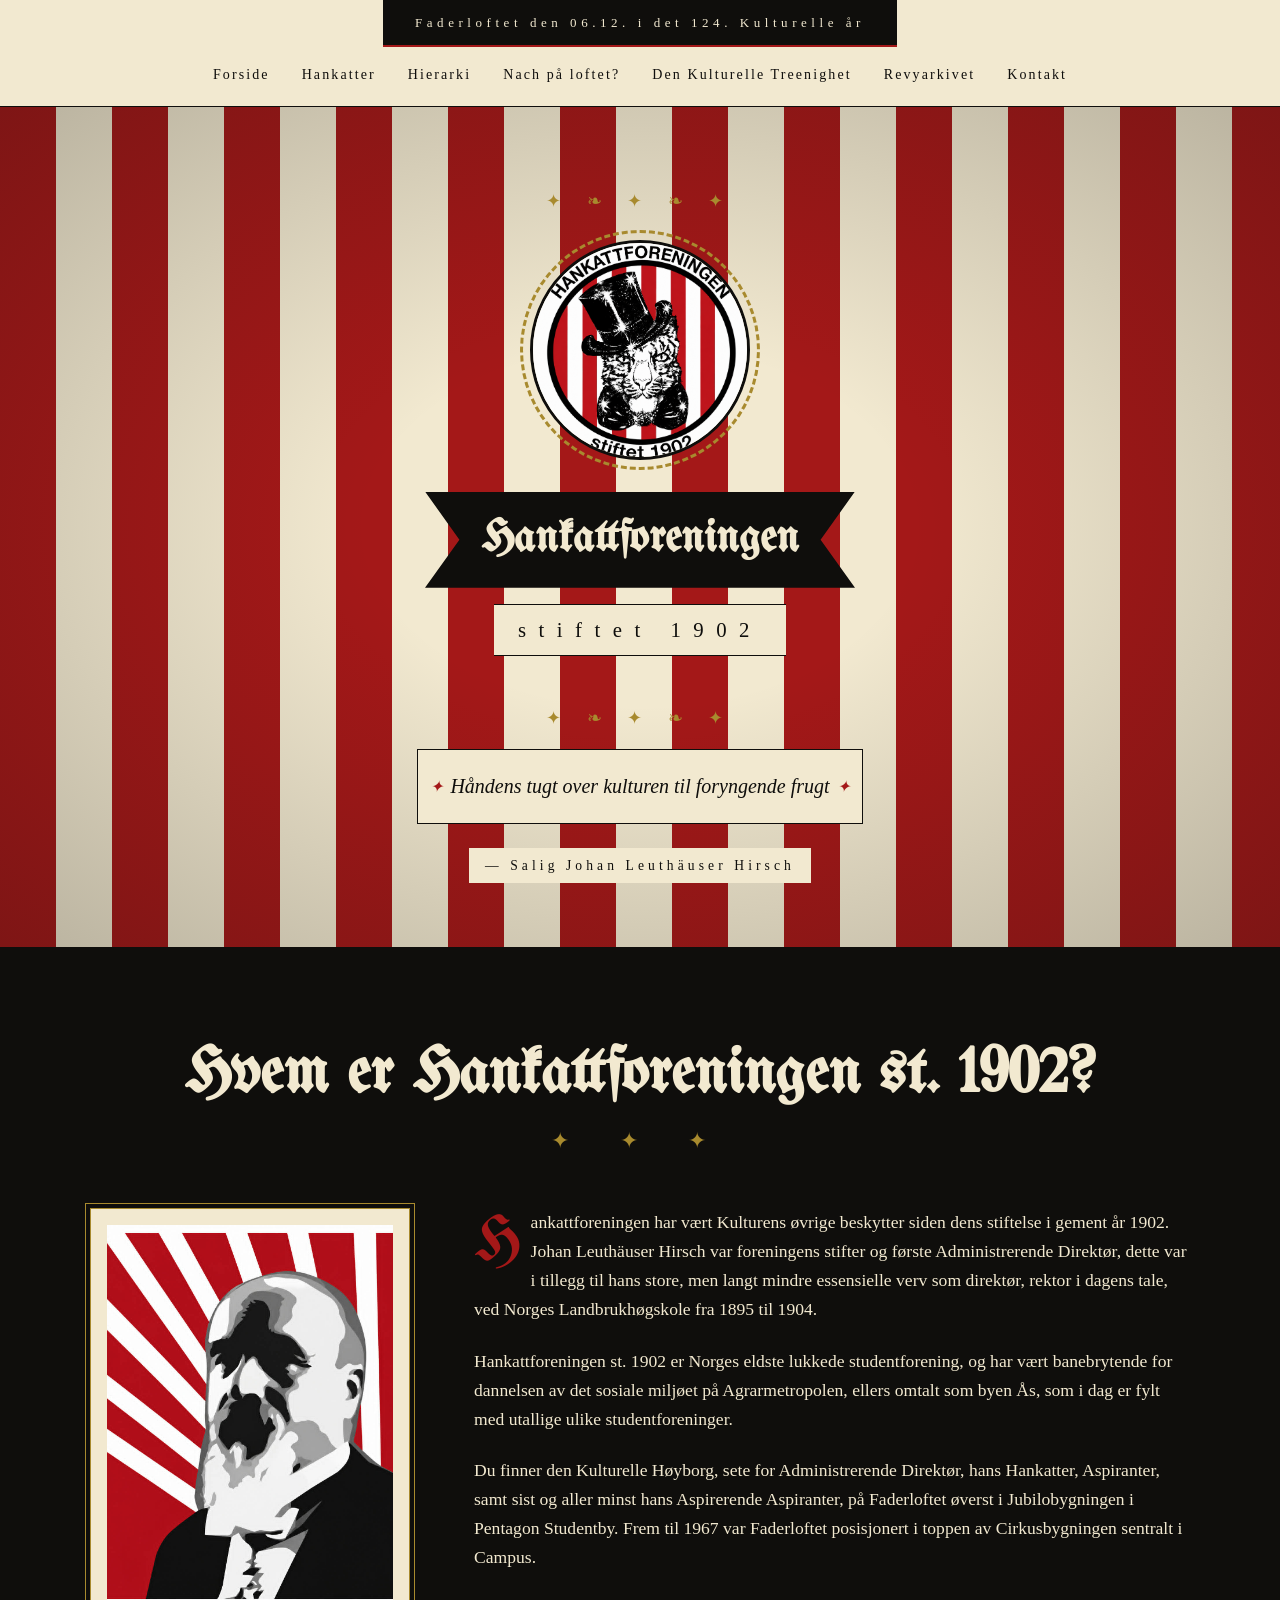
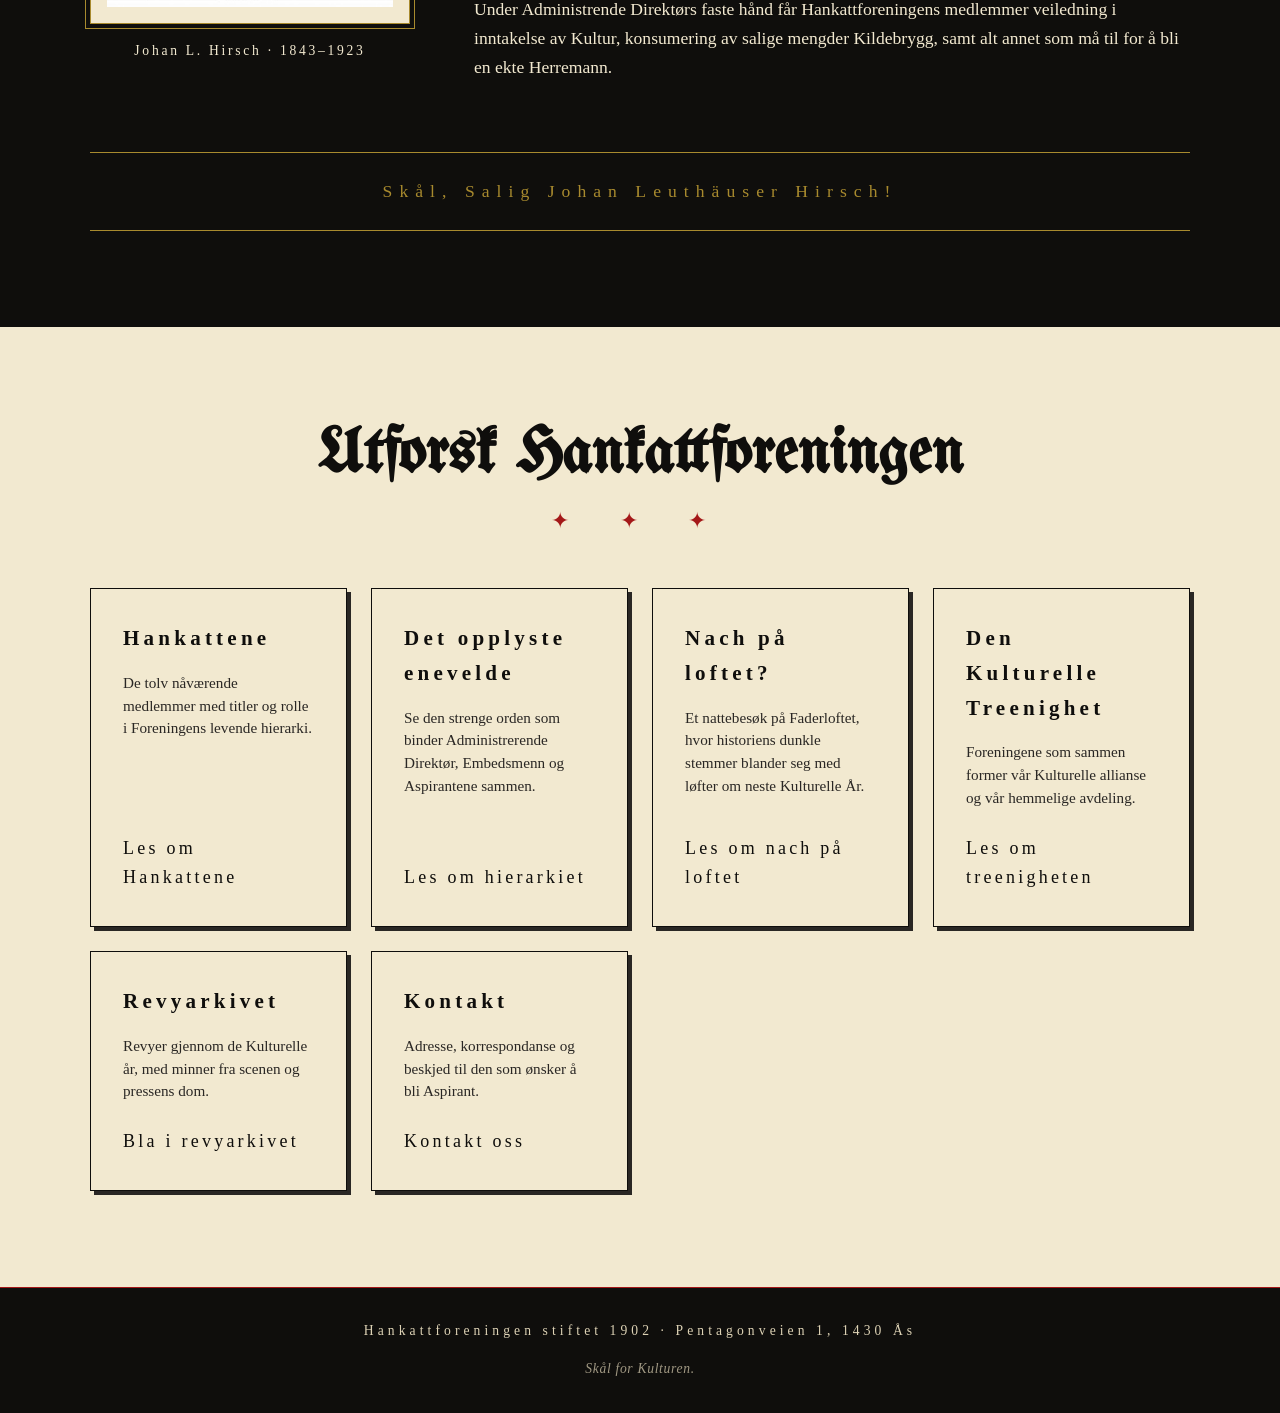
==== index.html @ 97743ba4 "Enlarge cat emblem in tab favicon using original logo" ====
<!DOCTYPE html>
<html lang="nb">
<head>
  <meta charset="UTF-8">
  <meta name="viewport" content="width=device-width, initial-scale=1.0">
  <title>Hankattforeningen stiftet 1902</title>
  <link rel="icon" type="image/svg+xml" href="images/favicon.svg">
  <link rel="preconnect" href="https://fonts.googleapis.com">
  <link rel="preconnect" href="https://fonts.gstatic.com" crossorigin>
  <link href="https://fonts.googleapis.com/css2?family=UnifrakturMaguntia&family=IM+Fell+English:ital@0;1&family=IM+Fell+English+SC&display=swap" rel="stylesheet">
  <link rel="stylesheet" href="css/style.css">
</head>
<body>
  <header>
    <div class="top-ribbon">Faderloftet den <span data-live-date></span>. i det <span data-cultural-year></span>. Kulturelle år</div>
    <nav class="archaic" aria-label="Hovednavigasjon">
      <a href="index.html">Forside</a>
      <a href="hankatter.html">Hankatter</a>
      <a href="hierarki.html">Hierarki</a>
      <a href="nach-pa-loftet.html">Nach på loftet?</a>
      <a href="treenighet.html">Den Kulturelle Treenighet</a>
      <a href="revyarkivet.html">Revyarkivet</a>
      <a href="kontakt.html">Kontakt</a>
    </nav>
  </header>

  <main>
    <section class="hero stripes">
      <div class="circus-ornament">✦ ❧ ✦ ❧ ✦</div>
      <div class="circus-frame">
        <img src="images/Tiger-logo-bedre.png" alt="Tiger logo">
      </div>
      <h1 class="circus-banner">Hankattforeningen</h1>
      <div class="hero-est">stiftet 1902</div>
      <div class="circus-ornament">✦ ❧ ✦ ❧ ✦</div>
      <div class="hero-motto">Håndens tugt over kulturen til foryngende frugt</div>
      <div class="hero-attrib">— Salig Johan Leuthäuser Hirsch</div>
    </section>

    <section class="content section-dark">
      <div class="container">
        <h2 class="headline">Hvem er Hankattforeningen st. 1902?</h2>
        <div class="ornament">✦ ✦ ✦</div>
        <div class="about-grid">
          <div>
            <div class="hirsch-frame">
              <div class="hirsch-portrait"><img src="images/Hirsch-logo.jpeg" alt="Portrett av Johan L. Hirsch"></div>
            </div>
            <div class="hirsch-caption" style="color: var(--paper);">Johan L. Hirsch · 1843–1923</div>
          </div>

          <div class="about-text">
            <p class="first-letter">Hankattforeningen har vært Kulturens øvrige beskytter siden dens stiftelse i gement år 1902. Johan Leuthäuser Hirsch var foreningens stifter og første Administrerende Direktør, dette var i tillegg til hans store, men langt mindre essensielle verv som direktør, rektor i dagens tale, ved Norges Landbrukhøgskole fra 1895 til 1904.</p>

            <p>Hankattforeningen st. 1902 er Norges eldste lukkede studentforening, og har vært banebrytende for dannelsen av det sosiale miljøet på Agrarmetropolen, ellers omtalt som byen Ås, som i dag er fylt med utallige ulike studentforeninger.</p>

            <p>Du finner den Kulturelle Høyborg, sete for Administrerende Direktør, hans Hankatter, Aspiranter, samt sist og aller minst hans Aspirerende Aspiranter, på Faderloftet øverst i Jubilobygningen i Pentagon Studentby. Frem til 1967 var Faderloftet posisjonert i toppen av Cirkusbygningen sentralt i Campus.</p>

            <p>Under Administrende Direktørs faste hånd får Hankattforeningens medlemmer veiledning i inntakelse av Kultur, konsumering av salige mengder Kildebrygg, samt alt annet som må til for å bli en ekte Herremann.</p>
          </div>
        </div>

        <div class="skol-cry">Skål, Salig Johan Leuthäuser Hirsch!</div>
      </div>
    </section>

    <section class="content">
      <div class="container">
        <h2 class="headline">Utforsk Hankattforeningen</h2>
        <div class="ornament">✦ ✦ ✦</div>
        <div class="link-grid">
          <article class="link-card">
            <div>
              <h3>Hankattene</h3>
              <p>De tolv nåværende medlemmer med titler og rolle i Foreningens levende hierarki.</p>
            </div>
            <a href="hankatter.html">Les om Hankattene</a>
          </article>

          <article class="link-card">
            <div>
              <h3>Det opplyste enevelde</h3>
              <p>Se den strenge orden som binder Administrerende Direktør, Embedsmenn og Aspirantene sammen.</p>
            </div>
            <a href="hierarki.html">Les om hierarkiet</a>
          </article>

          <article class="link-card">
            <div>
              <h3>Nach på loftet?</h3>
              <p>Et nattebesøk på Faderloftet, hvor historiens dunkle stemmer blander seg med løfter om neste Kulturelle År.</p>
            </div>
            <a href="nach-pa-loftet.html">Les om nach på loftet</a>
          </article>

          <article class="link-card">
            <div>
              <h3>Den Kulturelle Treenighet</h3>
              <p>Foreningene som sammen former vår Kulturelle allianse og vår hemmelige avdeling.</p>
            </div>
            <a href="treenighet.html">Les om treenigheten</a>
          </article>

          <article class="link-card">
            <div>
              <h3>Revyarkivet</h3>
              <p>Revyer gjennom de Kulturelle år, med minner fra scenen og pressens dom.</p>
            </div>
            <a href="revyarkivet.html">Bla i revyarkivet</a>
          </article>
          <article class="link-card">
            <div>
              <h3>Kontakt</h3>
              <p>Adresse, korrespondanse og beskjed til den som ønsker å bli Aspirant.</p>
            </div>
            <a href="kontakt.html">Kontakt oss</a>
          </article>
        </div>
      </div>
    </section>
  </main>

  <footer>
    Hankattforeningen stiftet 1902 · Pentagonveien 1, 1430 Ås
    <div class="stamp">Skål for Kulturen.</div>
  </footer>
  <script src="js/live-date.js"></script>
</body>
</html>
---- css/style.css ----
:root {
  --red: #A41818;
  --red-deep: #5C1313;
  --paper: #F2E9D0;
  --paper-dim: #DDD2B5;
  --ink: #0F0E0C;
  --ink-soft: #2A2724;
  --gold: #A88A2E;
}

* {
  box-sizing: border-box;
  margin: 0;
  padding: 0;
}

html {
  scroll-behavior: smooth;
}

body {
  font-family: 'IM Fell English', Georgia, serif;
  color: var(--ink);
  background: var(--paper);
  line-height: 1.65;
  font-size: 18px;
  overflow-x: hidden;
}

header {
  display: flex;
  flex-direction: column;
  align-items: center;
}

.top-ribbon {
  background: var(--ink);
  color: var(--paper);
  font-family: 'IM Fell English SC', serif;
  font-size: 13px;
  letter-spacing: 0.35em;
  padding: 0.75rem 2rem;
  text-align: center;
  border-bottom: 2px solid var(--red);
}

nav.archaic {
  background: var(--paper);
  border-bottom: 1px solid var(--ink);
  padding: 1rem 2rem;
  display: flex;
  justify-content: center;
  gap: 2rem;
  flex-wrap: wrap;
  font-family: 'IM Fell English SC', serif;
  letter-spacing: 0.15em;
  font-size: 14px;
  width: 100%;
}

nav.archaic a {
  color: var(--ink);
  text-decoration: none;
  border-bottom: 1px solid transparent;
  padding-bottom: 2px;
  transition: border-color 0.2s;
}

nav.archaic a:hover {
  border-bottom-color: var(--red);
}

.hero,
.page-hero {
  min-height: 72vh;
  display: flex;
  flex-direction: column;
  align-items: center;
  justify-content: center;
  text-align: center;
  padding: 4rem 2rem;
  position: relative;
}

.hero > *,
.page-hero > * {
  position: relative;
  z-index: 2;
}

.hero {
  background: var(--paper);
}

.hero.stripes,
.page-hero.stripes {
  background: repeating-linear-gradient(
    to right,
    var(--red) 0,
    var(--red) 56px,
    var(--paper) 56px,
    var(--paper) 112px
  );
}

.hero::before,
.hero.stripes::before,
.page-hero::before {
  content: '';
  position: absolute;
  inset: 0;
  background: radial-gradient(ellipse at center, transparent 30%, rgba(15,14,12,0.25) 100%);
  pointer-events: none;
}

.hero-logo {
    width: 240px;
    height: 240px;
    border-radius: 50%;
    background: var(--paper);
    border: 6px solid var(--ink);
    box-shadow: 0 0 0 12px var(--paper), 0 0 0 13px var(--ink);
    margin-bottom: 2.5rem;
    display: flex;
    align-items: center;
    justify-content: center;
    overflow: hidden;
  }

  .hero-logo svg {
    width: 90%;
    height: 90%;
  }

  .hero-logo-row {
    display: flex;
    align-items: center;
    justify-content: center;
    gap: 2rem;
    flex-wrap: nowrap;
    margin-bottom: 2.5rem;
    max-width: 860px;
    width: 100%;
  }

  .hero-logo-item {
    width: 120px;
    height: 120px;
    border-radius: 50%;
    background: var(--paper);
    border: 6px solid var(--ink);
    box-shadow: 0 0 0 12px var(--paper), 0 0 0 13px var(--ink);
    overflow: hidden;
    display: flex;
    align-items: center;
    justify-content: center;
  }

  .hero-logo-item.center {
    width: 180px;
    height: 180px;
  }

  .hero-logo-item img {
    width: 100%;
    height: 100%;
    object-fit: contain;
    display: block;
  }

  .hero-logo-item img.zoom-fit {
    object-fit: cover;
    transform: scale(2.1);
  }

.circus-ornament {
  color: var(--gold);
  letter-spacing: 0.6em;
  font-size: 1.1rem;
  margin: 1rem 0;
}

.circus-frame {
  width: 220px;
  height: 220px;
  border-radius: 50%;
  background: var(--paper);
  border: 3px solid var(--ink);
  outline: 3px dashed var(--gold);
  outline-offset: 7px;
  display: flex;
  align-items: center;
  justify-content: center;
  overflow: hidden;
  margin: 0.5rem 0 2rem;
}

.circus-frame img {
  width: 100%;
  height: 100%;
  object-fit: contain;
}

.circus-banner {
  background: var(--ink);
  color: var(--paper);
  font-family: 'UnifrakturMaguntia', serif;
  font-size: clamp(1.8rem, 4vw, 2.8rem);
  padding: 0.7rem 3.5rem;
  clip-path: polygon(0 0, 100% 0, 92% 50%, 100% 100%, 0 100%, 8% 50%);
  margin-bottom: 1rem;
}

.page-hero-title {
  background: var(--paper);
  color: var(--ink);
  display: inline-block;
  padding: 0.75rem 2.5rem;
  border: 1px solid var(--ink);
  box-shadow: 0 0 0 4px var(--paper);
  margin-bottom: 1.5rem;
}

.hero-est {
  font-family: 'IM Fell English SC', serif;
  font-size: 1.3rem;
  letter-spacing: 0.6em;
  color: var(--ink);
  margin-bottom: 2rem;
  background: var(--paper);
  padding: 0.5rem 1.5rem;
  display: inline-block;
  border-top: 1px solid var(--ink);
  border-bottom: 1px solid var(--ink);
}

.hero-motto,
.hero p.lead,
.page-hero p.lead {
  font-style: italic;
  font-size: 1.25rem;
  max-width: 640px;
  background: var(--paper);
  border: 1px solid var(--ink);
  padding: 1.25rem 2rem;
  position: relative;
}

.hero-motto::before,
.hero-motto::after,
.hero p.lead::before,
.hero p.lead::after,
.page-hero p.lead::before,
.page-hero p.lead::after {
  content: '✦';
  position: absolute;
  top: 50%;
  transform: translateY(-50%);
  color: var(--red);
  font-size: 1rem;
}

.hero-motto::before,
.hero p.lead::before,
.page-hero p.lead::before {
  left: 0.7rem;
}

.hero-motto::after,
.hero p.lead::after,
.page-hero p.lead::after {
  right: 0.7rem;
}

.hero-attrib,
.page-hero .hero-attrib {
  font-family: 'IM Fell English SC', serif;
  font-size: 0.85rem;
  letter-spacing: 0.3em;
  margin-top: 1.5rem;
  color: var(--ink);
  background: var(--paper);
  padding: 0.4rem 1rem;
}

.hero-attrib.long,
.page-hero .hero-attrib.long {
  letter-spacing: 0.05em;
  max-width: 480px;
  padding: 0.75rem 1.5rem;
  line-height: 1.5;
  text-align: center;
}

.hero-note {
  margin-top: 2rem;
  font-size: 1rem;
  letter-spacing: 0.18em;
  color: var(--ink);
  font-family: 'IM Fell English', serif;
}

section.content,
.page-main-section {
  padding: 6rem 2rem;
}

.section-dark {
  background: var(--ink);
  color: var(--paper);
}

.container {
  max-width: 1100px;
  margin: 0 auto;
}

h2.headline {
  font-family: 'UnifrakturMaguntia', serif;
  font-size: clamp(2.5rem, 5vw, 4rem);
  text-align: center;
  margin-bottom: 1rem;
  line-height: 1;
}

.ornament {
  text-align: center;
  margin-bottom: 3rem;
  font-size: 1.4rem;
  color: var(--red);
  letter-spacing: 1em;
}

.section-dark .ornament,
.page-hero .ornament {
  color: var(--gold);
}

.about-grid {
  display: grid;
  grid-template-columns: 320px 1fr;
  gap: 4rem;
  align-items: start;
}

.hirsch-frame {
  background: var(--paper);
  padding: 1rem;
  border: 1px solid var(--gold);
  box-shadow: 0 0 0 4px var(--ink), 0 0 0 5px var(--gold);
}

.text-frame {
  background: var(--paper);
  color: var(--ink);
  padding: 2rem 2.5rem;
  border: 1px solid var(--gold);
  box-shadow: 0 0 0 4px var(--ink), 0 0 0 5px var(--gold);
  max-width: 720px;
  margin: 0 auto;
}

.text-frame h1,
.text-frame .hero-note {
  color: var(--ink);
}

.hirsch-portrait {
  aspect-ratio: 3 / 4;
  background: linear-gradient(180deg, #4a4032 0%, #2d2720 100%);
  overflow: hidden;
}

.hirsch-portrait img {
  width: 100%;
  height: 100%;
  object-fit: cover;
  display: block;
}

.hirsch-caption {
  margin-top: 1rem;
  text-align: center;
  font-family: 'IM Fell English SC', serif;
  letter-spacing: 0.2em;
  font-size: 0.85rem;
  color: var(--ink);
}

.about-text p {
  margin-bottom: 1.4rem;
  font-size: 1.1rem;
}

.about-text .first-letter::first-letter {
  font-family: 'UnifrakturMaguntia', serif;
  font-size: 4rem;
  float: left;
  line-height: 0.9;
  margin: 0.4rem 0.6rem 0 0;
  color: var(--red);
}

.skol-cry {
  text-align: center;
  margin-top: 3rem;
  padding: 1.5rem;
  border-top: 1px solid var(--gold);
  border-bottom: 1px solid var(--gold);
  font-family: 'IM Fell English SC', serif;
  font-size: 1.1rem;
  letter-spacing: 0.4em;
  color: var(--gold);
}

.members-section {
  background: var(--paper);
  position: relative;
}

.members-section::before,
.members-section::after {
  content: '';
  position: absolute;
  left: 0;
  right: 0;
  height: 12px;
  background: repeating-linear-gradient(
    to right,
    var(--red) 0,
    var(--red) 28px,
    var(--paper) 28px,
    var(--paper) 56px
  );
}

.members-section::before {
  top: 0;
}

.members-section::after {
  bottom: 0;
}

.members-grid {
  display: grid;
  grid-template-columns: repeat(auto-fill, minmax(220px, 1fr));
  gap: 2.5rem 1.5rem;
}

.member {
  text-align: center;
  position: relative;
}

.member-portrait {
  width: 140px;
  height: 140px;
  margin: 0 auto 0.75rem;
  background: var(--ink);
  border-radius: 50%;
  display: flex;
  align-items: center;
  justify-content: center;
  color: var(--paper-dim);
  font-family: 'IM Fell English SC', serif;
  letter-spacing: 0.1em;
  font-size: 0.7rem;
  border: 3px solid var(--paper);
  box-shadow: 0 0 0 1px var(--ink);
  overflow: hidden;
  position: relative;
}

  .member-portrait img {
    width: 100%;
    height: 100%;
    object-fit: cover;
    display: block;
  }

  .member-portrait img.face-top {
    object-position: center 20%;
  }

.member-name {
  font-style: italic;
  font-size: 1.05rem;
}

.members-disclaimer {
  text-align: center;
  margin-top: 3rem;
  font-style: italic;
  color: var(--ink-soft);
  font-size: 0.9rem;
}

.member-group {
  margin-bottom: 4rem;
}

.group-title {
  font-family: 'IM Fell English SC', serif;
  font-size: 1.2rem;
  letter-spacing: 0.2em;
  text-align: center;
  margin-bottom: 2rem;
  color: var(--red);
}

.group-grid {
  display: grid;
  grid-template-columns: repeat(auto-fit, minmax(200px, 1fr));
  gap: 2rem;
  justify-items: center;
}

.group-grid.single {
  grid-template-columns: 1fr;
}

.group-grid.triple {
  grid-template-columns: repeat(3, 1fr);
  max-width: 800px;
  margin: 0 auto;
}

.group-grid.five {
  grid-template-columns: repeat(auto-fit, minmax(180px, 1fr));
}

.group-grid.two {
  grid-template-columns: repeat(2, 1fr);
  max-width: 600px;
  margin: 0 auto;
}

.hierarchy {
  background: var(--ink);
  color: var(--paper);
  padding: 6rem 2rem;
  text-align: center;
}

.hierarchy-tree {
  margin: 3rem auto 0;
  max-width: 700px;
}

.h-level {
  padding: 1rem;
  margin-bottom: 0.75rem;
  border: 1px solid var(--gold);
  background: rgba(168,138,46,0.08);
  font-family: 'IM Fell English SC', serif;
  letter-spacing: 0.2em;
}

.h-level.top {
  background: var(--red);
  border-color: var(--red);
  color: var(--paper);
  font-size: 1.2rem;
  padding: 1.5rem;
}

.h-level small {
  display: block;
  font-family: 'IM Fell English', serif;
  letter-spacing: 0.05em;
  font-style: italic;
  font-size: 0.85rem;
  color: var(--paper-dim);
  margin-top: 0.4rem;
  text-transform: none;
}

.h-level.top small {
  color: rgba(242,233,208,0.8);
}

.h-arrow {
  color: var(--gold);
  margin: 0.4rem 0;
  font-size: 1.3rem;
}

.traditions,
.archive,
.contact,
.trinity {
  padding: 6rem 2rem;
}

.traditions {
  background: var(--paper);
}

.scrapbook {
  display: grid;
  grid-template-columns: repeat(12, 1fr);
  gap: 1.5rem;
  margin-top: 3rem;
}

.scrap {
  background: var(--paper);
  border: 1px solid var(--ink);
  padding: 1.25rem;
  box-shadow: 4px 4px 0 var(--ink-soft);
  position: relative;
}

.scrap-1 { grid-column: 1 / 6; transform: rotate(-1.5deg); }
.scrap-2 { grid-column: 7 / 13; transform: rotate(1deg); margin-top: 2rem; }
.scrap-3 { grid-column: 2 / 7; transform: rotate(0.8deg); margin-top: 1rem; }
.scrap-4 { grid-column: 8 / 12; transform: rotate(-0.8deg); }

.scrap-img {
  aspect-ratio: 4 / 3;
  background: var(--ink);
  margin-bottom: 0.75rem;
  background-image: linear-gradient(135deg, #2a2724 0%, #1a1714 100%);
  display: flex;
  align-items: center;
  justify-content: center;
  color: var(--paper-dim);
  font-family: 'IM Fell English SC', serif;
  font-size: 0.7rem;
  letter-spacing: 0.2em;
  text-align: center;
  padding: 1rem;
}

.scrap h3 {
  font-family: 'IM Fell English SC', serif;
  letter-spacing: 0.2em;
  font-size: 1.05rem;
  margin-bottom: 0.5rem;
}

.scrap p {
  font-size: 0.95rem;
  font-style: italic;
}

.scrap-tape {
  position: absolute;
  width: 80px;
  height: 24px;
  background: rgba(168,138,46,0.4);
  top: -12px;
  left: 50%;
  transform: translateX(-50%);
}

.trinity {
  background: var(--ink);
  color: var(--paper);
  text-align: center;
}

.trinity-graphic {
  display: flex;
  justify-content: center;
  align-items: center;
  gap: 4rem;
  margin: 3rem 0;
  flex-wrap: wrap;
}

.trinity-circle {
  width: 180px;
  height: 180px;
  border: 2px solid var(--gold);
  border-radius: 50%;
  display: flex;
  flex-direction: column;
  align-items: center;
  justify-content: center;
  padding: 1rem;
  font-family: 'IM Fell English SC', serif;
  letter-spacing: 0.15em;
  font-size: 0.75rem;
  line-height: 1.4;
}

.trinity-circle.center {
  background: var(--red);
  border-color: var(--red);
  transform: scale(1.15);
  color: var(--paper);
}

.trinity-item {
  display: flex;
  flex-direction: column;
  align-items: center;
  gap: 1rem;
}

.trinity-link {
  color: var(--gold);
  font-family: 'IM Fell English SC', serif;
  letter-spacing: 0.1em;
  font-size: 0.85rem;
  text-decoration: none;
  border-bottom: 1px solid transparent;
  transition: border-color 0.2s;
}

.trinity-link:hover {
  border-bottom-color: var(--gold);
}

.archive {
  background: var(--paper);
}

.archive-grid {
  display: grid;
  grid-template-columns: repeat(auto-fit, minmax(200px, 1fr));
  gap: 1rem;
  margin-top: 3rem;
}

.archive-card {
  aspect-ratio: 3 / 4;
  background: linear-gradient(135deg, #2a2724, #1a1714);
  color: var(--paper-dim);
  padding: 1.5rem 1rem;
  text-align: center;
  display: flex;
  flex-direction: column;
  justify-content: space-between;
  border: 1px solid var(--ink);
  font-family: 'IM Fell English SC', serif;
  letter-spacing: 0.2em;
  font-size: 0.8rem;
}

.archive-card .year {
  font-size: 2rem;
  font-family: 'UnifrakturMaguntia', serif;
  color: var(--paper);
  letter-spacing: 0;
}

.archive-card .desc {
  font-style: italic;
  font-size: 0.7rem;
  text-transform: none;
  letter-spacing: 0.05em;
  line-height: 1.5;
  color: var(--paper-dim);
}

.archive-note {
  text-align: center;
  margin-top: 3rem;
  font-style: italic;
  font-size: 1rem;
  max-width: 700px;
  margin-left: auto;
  margin-right: auto;
  color: var(--ink-soft);
  border-top: 1px solid var(--ink-soft);
  padding-top: 2rem;
}

.contact {
  background: var(--ink);
  color: var(--paper);
  text-align: center;
}

.contact-card {
  max-width: 600px;
  margin: 3rem auto 0;
  border: 1px solid var(--gold);
  padding: 3rem 2rem;
  background: rgba(168,138,46,0.04);
}

.contact-row {
  margin-bottom: 1.5rem;
}

.contact-label {
  font-family: 'IM Fell English SC', serif;
  letter-spacing: 0.3em;
  font-size: 0.8rem;
  color: var(--gold);
  margin-bottom: 0.3rem;
}

.contact-value {
  font-size: 1.15rem;
  font-style: italic;
}

footer {
  background: var(--ink);
  color: var(--paper-dim);
  padding: 2rem;
  text-align: center;
  font-size: 0.85rem;
  border-top: 1px solid var(--red);
  font-family: 'IM Fell English SC', serif;
  letter-spacing: 0.3em;
}

footer .stamp {
  margin-top: 1rem;
  font-style: italic;
  letter-spacing: 0.05em;
  font-family: 'IM Fell English', serif;
  color: var(--paper-dim);
  opacity: 0.7;
}

.link-grid {
  display: grid;
  grid-template-columns: repeat(auto-fit, minmax(220px, 1fr));
  gap: 1.5rem;
  margin-top: 3rem;
}

.link-card {
  background: var(--paper);
  border: 1px solid var(--ink);
  padding: 2rem;
  min-height: 220px;
  display: flex;
  flex-direction: column;
  justify-content: space-between;
  box-shadow: 4px 4px 0 var(--ink-soft);
}

.link-card h3 {
  font-family: 'IM Fell English SC', serif;
  letter-spacing: 0.2em;
  margin-bottom: 1rem;
}

.link-card p {
  font-size: 0.95rem;
  line-height: 1.5;
  color: var(--ink-soft);
}

.link-card a {
  margin-top: 1.5rem;
  font-family: 'IM Fell English SC', serif;
  letter-spacing: 0.18em;
  color: var(--ink);
  text-decoration: none;
  border-bottom: 1px solid transparent;
}

.link-card a:hover {
  border-bottom-color: var(--red);
}

@media (max-width: 768px) {
  body { overflow-wrap: break-word; }

  .top-ribbon {
    width: 100%;
    padding: 0.65rem 1rem;
    letter-spacing: 0.12em;
    line-height: 1.7;
  }

  nav.archaic {
    gap: 0.15rem 0.75rem;
    padding: 0.5rem 1rem;
    font-size: 14px;
    letter-spacing: 0.06em;
  }

  nav.archaic a {
    display: inline-flex;
    align-items: center;
    justify-content: center;
    min-height: 44px;
    padding: 0.5rem 0.35rem;
    text-align: center;
    max-width: 100%;
  }

  nav.archaic a:focus-visible {
    outline: 2px solid var(--red);
    outline-offset: 2px;
  }

  main .hero,
  main .page-hero {
    min-height: 0;
    padding: 2.5rem 1.25rem;
  }

  .hero > *,
  .page-hero > * {
    max-width: 100%;
    min-width: 0;
  }

  .page-hero-title {
    font-size: clamp(1.8rem, 6vw, 2.5rem);
    padding: 0.65rem 1rem;
    line-height: 1.25;
    overflow-wrap: anywhere;
  }

  .hero p.lead,
  .page-hero p.lead,
  .hero-motto {
    font-size: 1.1rem;
    padding: 1rem 1.75rem;
  }

  .hero-attrib,
  .hero-est,
  .hero-note {
    letter-spacing: 0.1em;
  }

  .hero-logo-row { gap: 1.25rem; }
  .hero-logo-item {
    width: clamp(56px, 16vw, 100px);
    height: auto;
    aspect-ratio: 1;
    flex-shrink: 0;
    border-width: 3px;
    box-shadow: 0 0 0 6px var(--paper), 0 0 0 7px var(--ink);
  }
  .hero-logo-item.center { width: clamp(88px, 26vw, 150px); height: auto; }

  .circus-frame { width: 180px; height: 180px; }
  .circus-banner {
    font-size: clamp(1.5rem, 5.8vw, 2.5rem);
    padding: 0.75rem 1.5rem;
  }

  section.content,
  .page-main-section,
  .hierarchy,
  .traditions,
  .archive,
  .contact,
  .trinity {
    padding: 3rem 1.25rem;
  }

  h2.headline {
    font-size: clamp(2rem, 7vw, 2.75rem);
    line-height: 1.15;
    overflow-wrap: anywhere;
    hyphens: auto;
  }

  .ornament {
    font-size: 1.05rem;
    letter-spacing: 0.18em;
    margin-bottom: 2rem;
  }

  .group-title {
    font-size: 1.1rem;
    letter-spacing: 0.1em;
    line-height: 1.4;
    margin-bottom: 1.5rem;
  }

  .group-grid,
  .group-grid.two,
  .group-grid.triple,
  .group-grid.five,
  .members-grid {
    grid-template-columns: repeat(2, minmax(0, 1fr));
    gap: 2rem 1rem;
  }

  .group-grid.single { grid-template-columns: minmax(0, 1fr); }
  .member-group { margin-bottom: 2.75rem; }
  .member-group:last-child { margin-bottom: 0; }
  .member { min-width: 0; width: 100%; }
  .member-portrait {
    width: min(132px, 100%);
    height: auto;
    aspect-ratio: 1;
  }
  .member-title { font-size: 1rem; line-height: 1.4; }
  .member-name { font-size: 1rem; line-height: 1.4; margin-top: 0.25rem; }

  .about-grid { grid-template-columns: 1fr; gap: 2rem; }
  .hirsch-frame { max-width: 280px; margin: 0 auto; }
  .text-frame { padding: 1.5rem; }
  .text-frame h1 { font-size: clamp(1.5rem, 6vw, 2rem); line-height: 1.3; }
  .h-level { letter-spacing: 0.1em; }
  .h-level.top { padding: 1rem; font-size: 1.1rem; }
  .skol-cry { padding: 1.25rem 0.5rem; letter-spacing: 0.15em; }
  .contact-card { padding: 1.5rem 1rem; margin-top: 2rem; }
  .contact-value { overflow-wrap: anywhere; }
  .contact-label { letter-spacing: 0.15em; }
  .trinity-item { max-width: 100%; }
  .trinity-link { overflow-wrap: anywhere; padding-block: 0.75rem; }
  .link-grid { grid-template-columns: repeat(auto-fit, minmax(min(220px, 100%), 1fr)); }
  .link-card { min-width: 0; padding: 1.5rem; }
  .link-card h3 { letter-spacing: 0.1em; }
  .link-card a { padding-block: 0.5rem; }
  footer { padding: 1.5rem 1.25rem; letter-spacing: 0.1em; }
  .scrapbook { grid-template-columns: 1fr; }
  .scrap-1,
  .scrap-2,
  .scrap-3,
  .scrap-4 {
    grid-column: 1;
    transform: none;
    margin-top: 0;
  }
  .hero.stripes,
  .page-hero.stripes {
    background: repeating-linear-gradient(
      to right,
      var(--red) 0,
      var(--red) 32px,
      var(--paper) 32px,
      var(--paper) 64px
    );
  }
}

@media (max-width: 359px) {
  .group-grid,
  .group-grid.two,
  .group-grid.triple,
  .group-grid.five,
  .members-grid {
    grid-template-columns: minmax(0, 1fr);
  }
}

@media (prefers-reduced-motion: reduce) {
  html { scroll-behavior: auto; }
}
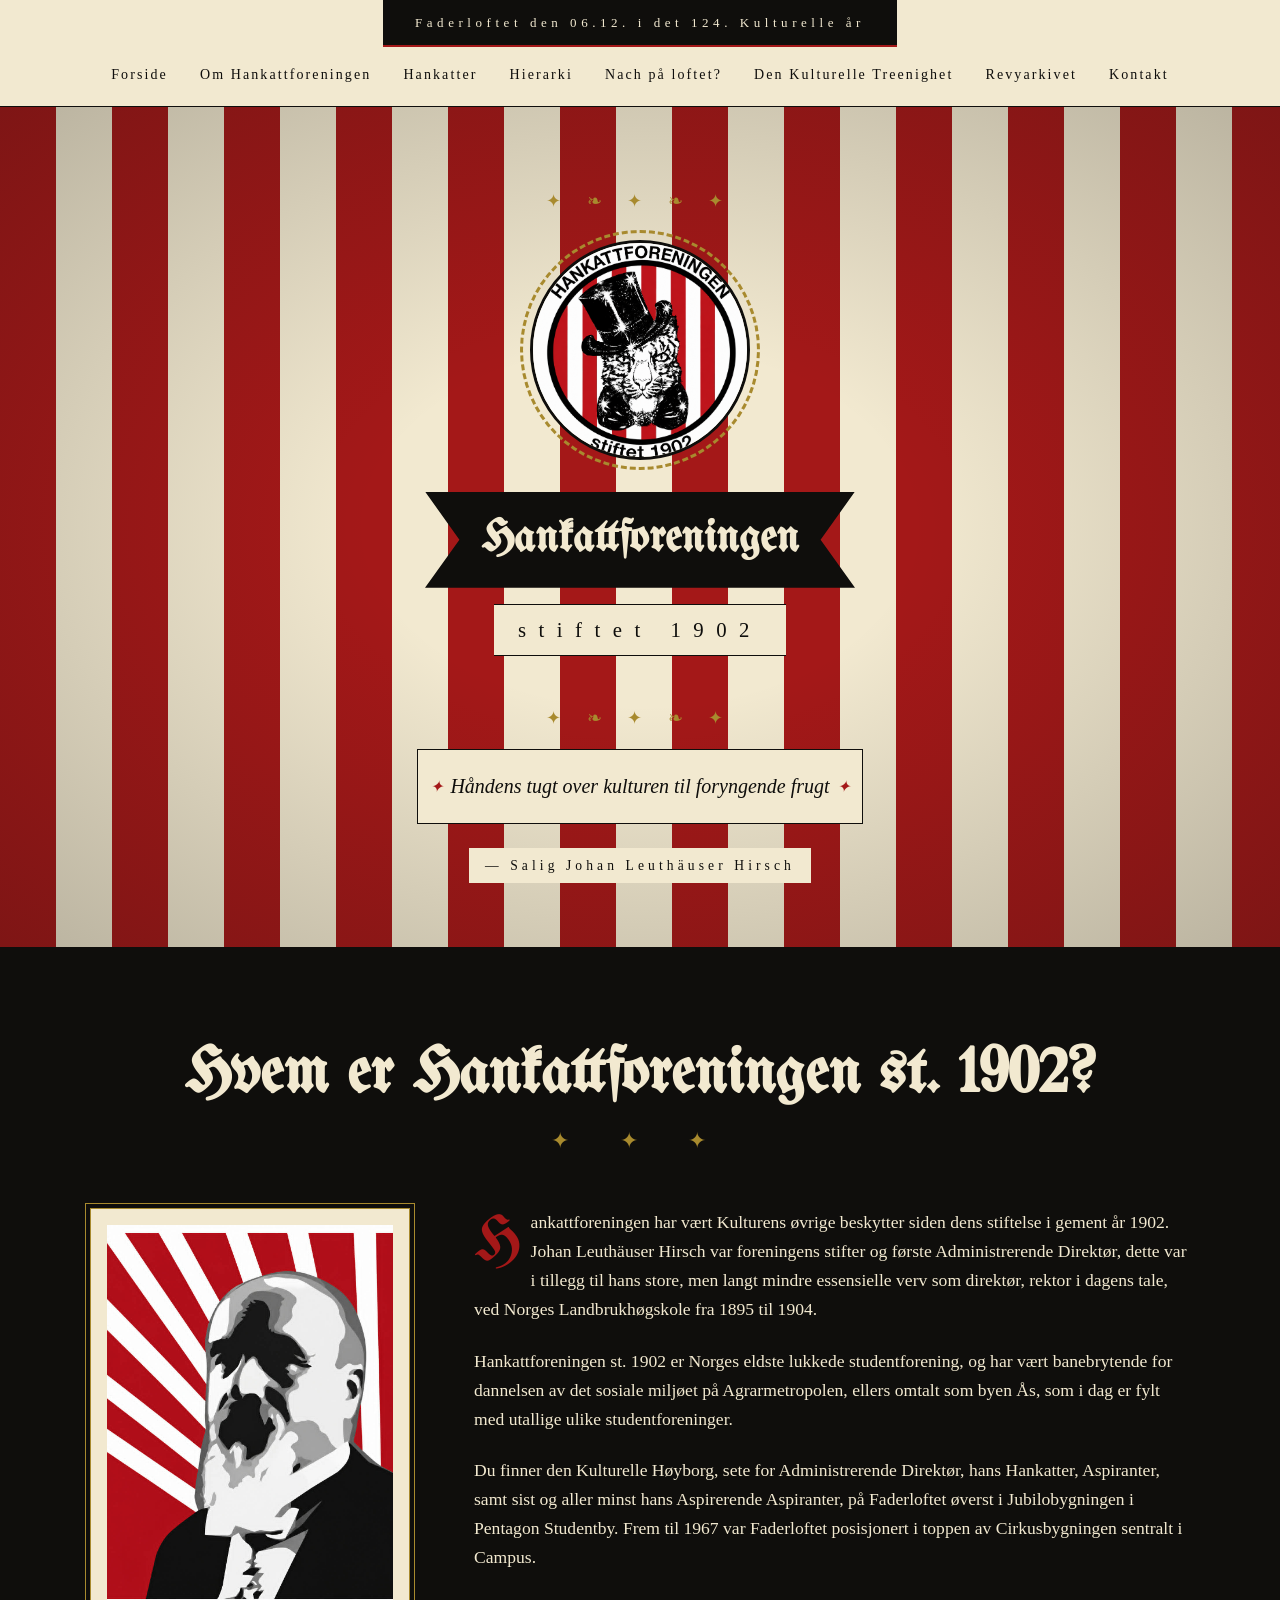
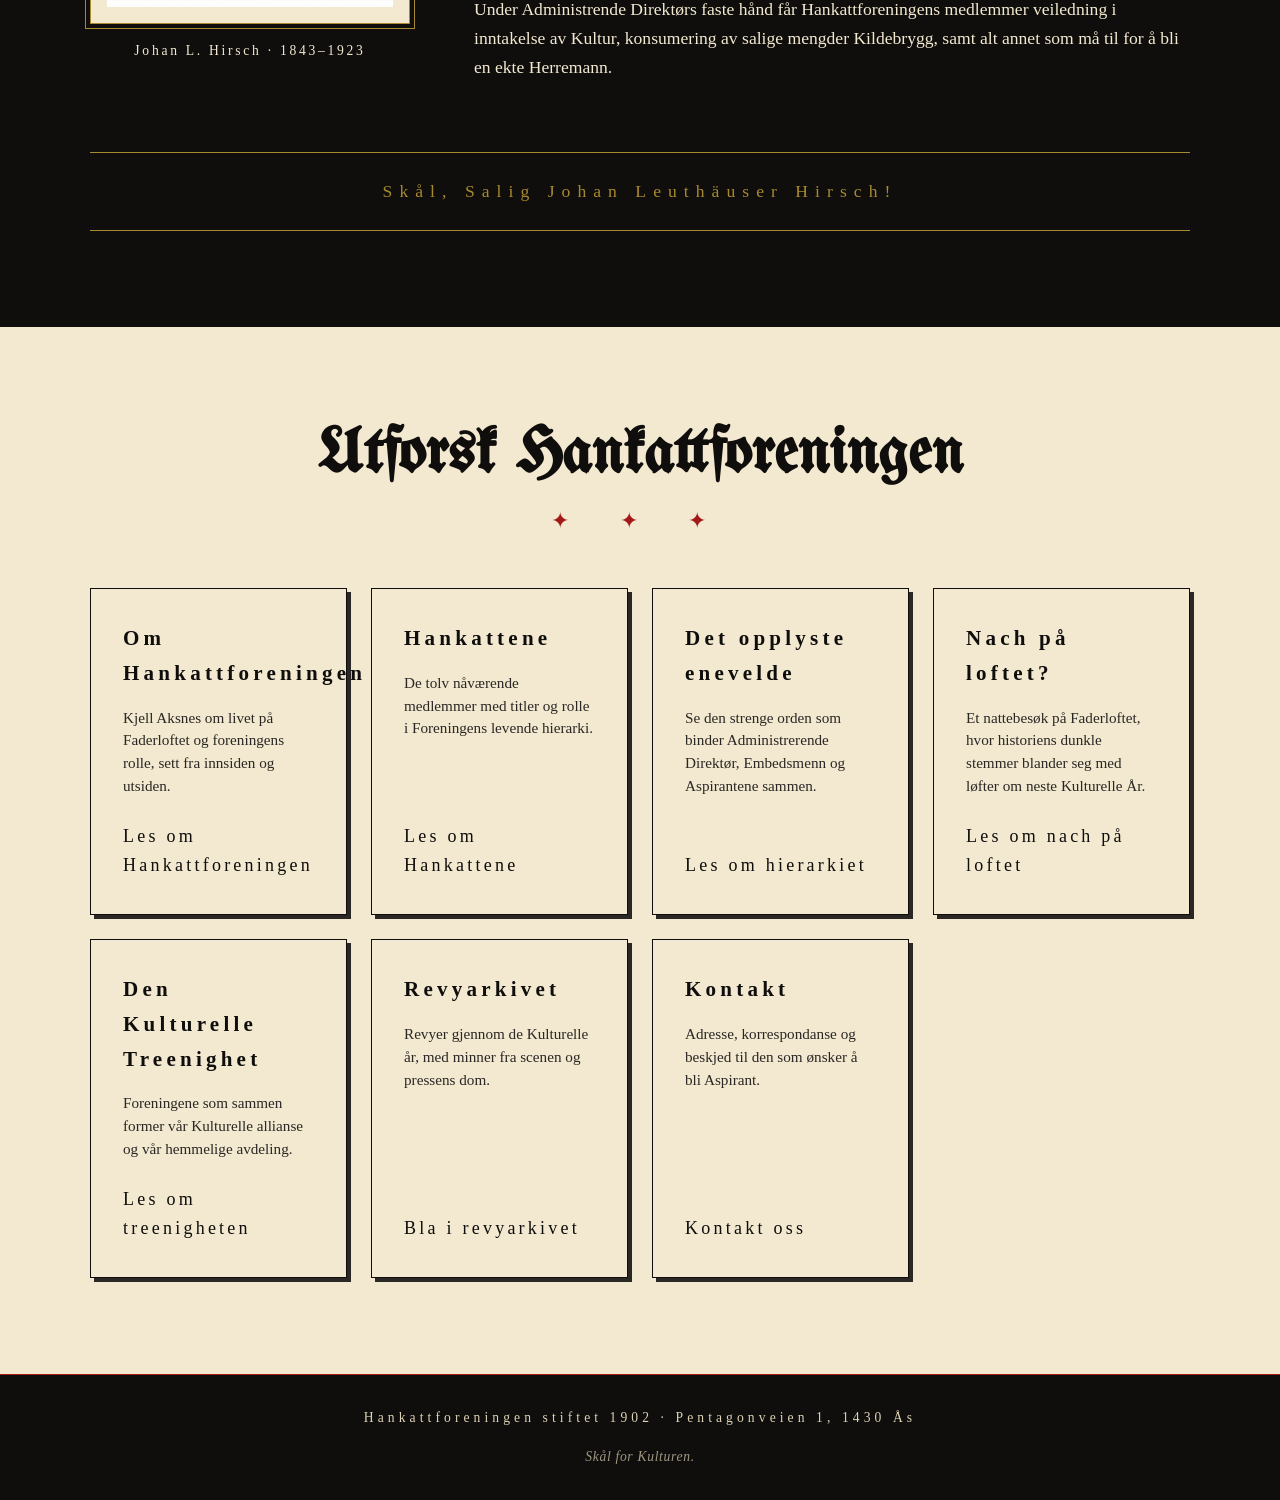
==== commit 7d6e773d: "Add about page and simplify headings with dark overscroll background" ====
--- a/index.html
+++ b/index.html
@@ -15,6 +15,7 @@
     <div class="top-ribbon">Faderloftet den <span data-live-date></span>. i det <span data-cultural-year></span>. Kulturelle år</div>
     <nav class="archaic" aria-label="Hovednavigasjon">
       <a href="index.html">Forside</a>
+      <a href="om-hankattforeningen.html">Om Hankattforeningen</a>
       <a href="hankatter.html">Hankatter</a>
       <a href="hierarki.html">Hierarki</a>
       <a href="nach-pa-loftet.html">Nach på loftet?</a>
@@ -69,6 +70,13 @@
         <h2 class="headline">Utforsk Hankattforeningen</h2>
         <div class="ornament">✦ ✦ ✦</div>
         <div class="link-grid">
+          <article class="link-card">
+            <div>
+              <h3>Om Hankattforeningen</h3>
+              <p>Kjell Aksnes om livet på Faderloftet og foreningens rolle, sett fra innsiden og utsiden.</p>
+            </div>
+            <a href="om-hankattforeningen.html">Les om Hankattforeningen</a>
+          </article>
           <article class="link-card">
             <div>
               <h3>Hankattene</h3>
--- a/css/style.css
+++ b/css/style.css
@@ -8,6 +8,32 @@
   --gold: #A88A2E;
 }
 
+.association-essay {
+  max-width: 70ch;
+  margin-inline: auto;
+  font-size: clamp(1.05rem, 2vw, 1.2rem);
+  line-height: 1.85;
+  overflow-wrap: break-word;
+}
+
+.association-essay .essay-header {
+  display: block;
+  text-align: center;
+  border-bottom: 1px solid var(--gold);
+  padding-bottom: 2rem;
+  margin-bottom: 3rem;
+}
+
+.association-essay p { margin-bottom: 1.25em; }
+.association-essay h2 { font-size: clamp(1.8rem, 4vw, 2.5rem); line-height: 1.25; margin: 2.5rem 0 1.5rem; scroll-margin-top: 2rem; }
+.association-essay h3 { font-size: 1.35rem; margin: 2rem 0 0.75rem; }
+.association-essay ul { padding-left: 1.5rem; margin-bottom: 1.5rem; }
+.association-essay .essay-occasion { color: var(--red); font-style: italic; }
+.association-essay .essay-byline { font-family: 'IM Fell English SC', serif; }
+.essay-contents { display: flex; justify-content: center; flex-wrap: wrap; gap: 0.75rem 2rem; }
+.essay-contents a { color: var(--red-deep); text-underline-offset: 0.25em; padding-block: 0.5rem; }
+nav.archaic a[aria-current="page"] { border-bottom-color: var(--red); }
+
 * {
   box-sizing: border-box;
   margin: 0;
@@ -16,15 +42,21 @@
 
 html {
   scroll-behavior: smooth;
+  background: var(--ink);
 }
 
 body {
   font-family: 'IM Fell English', Georgia, serif;
   color: var(--ink);
-  background: var(--paper);
+  background: var(--ink);
   line-height: 1.65;
   font-size: 18px;
   overflow-x: hidden;
+}
+
+body > header,
+main {
+  background: var(--paper);
 }
 
 header {
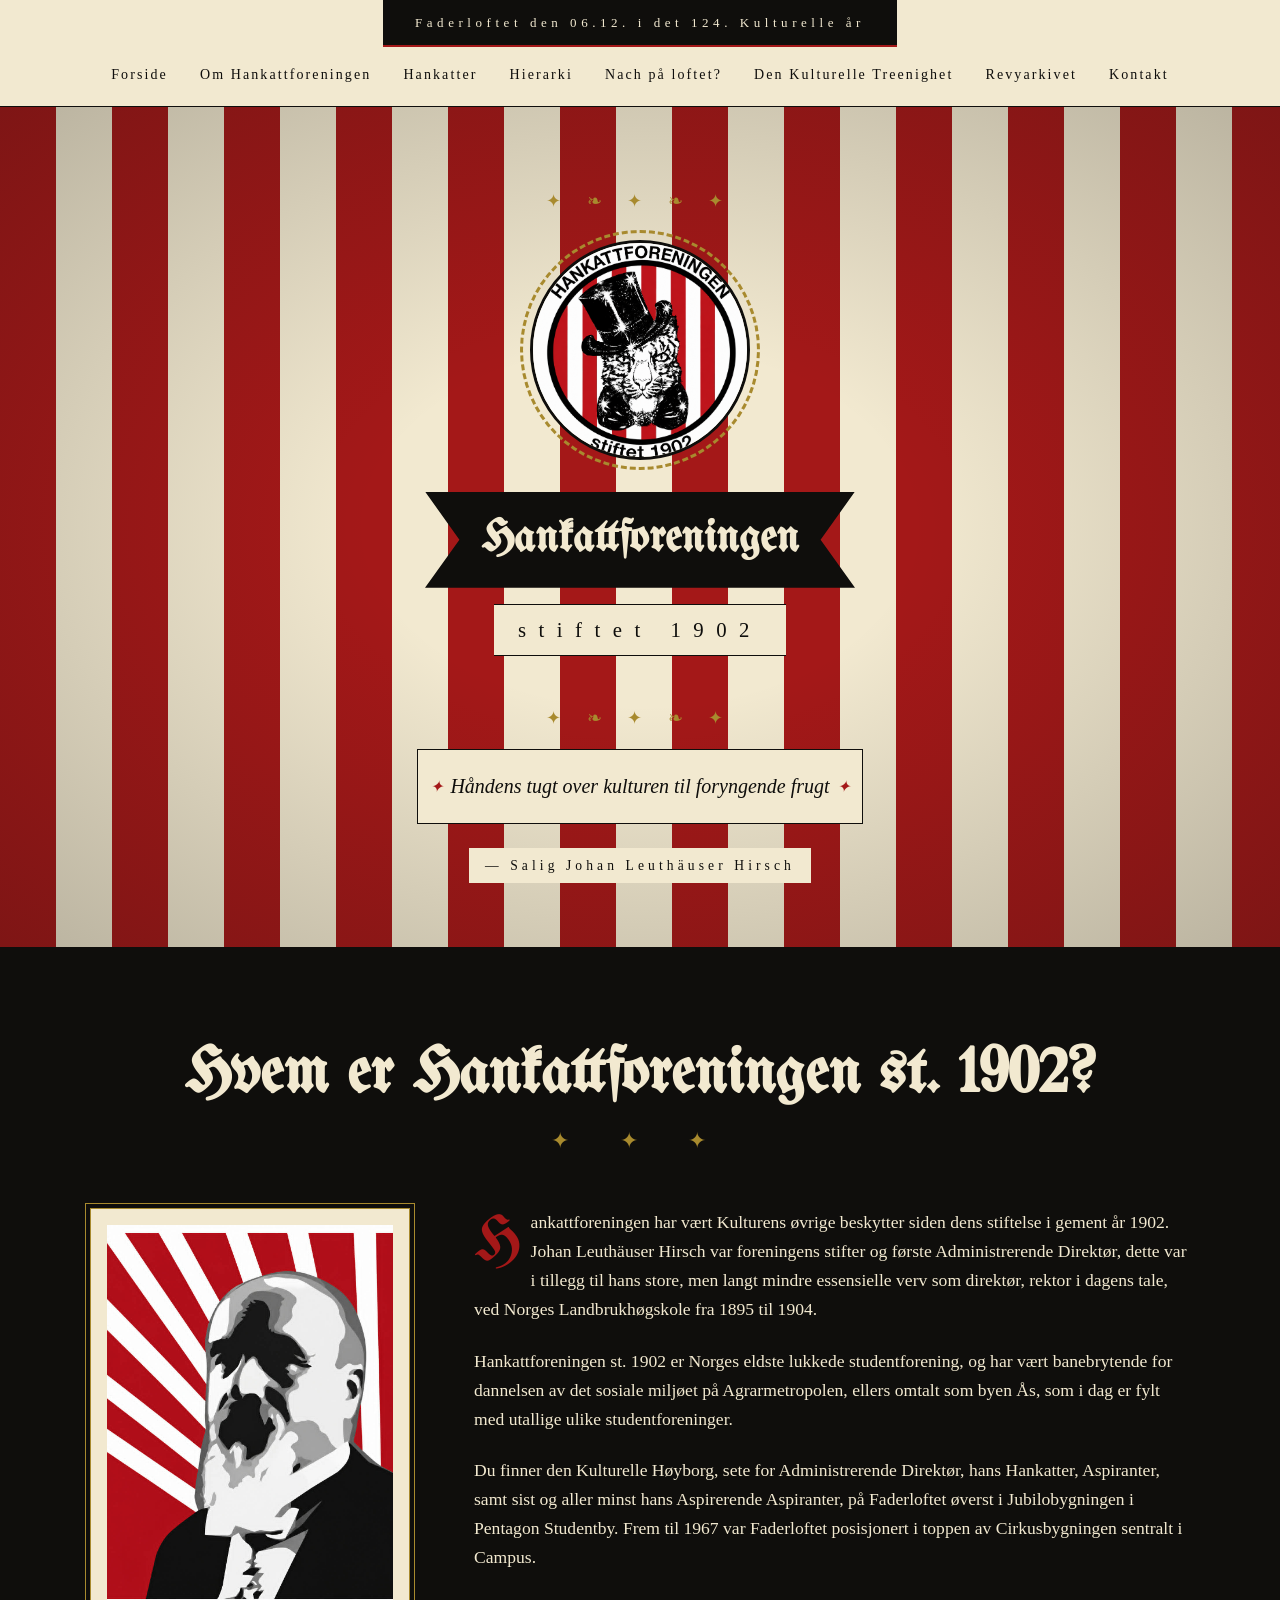
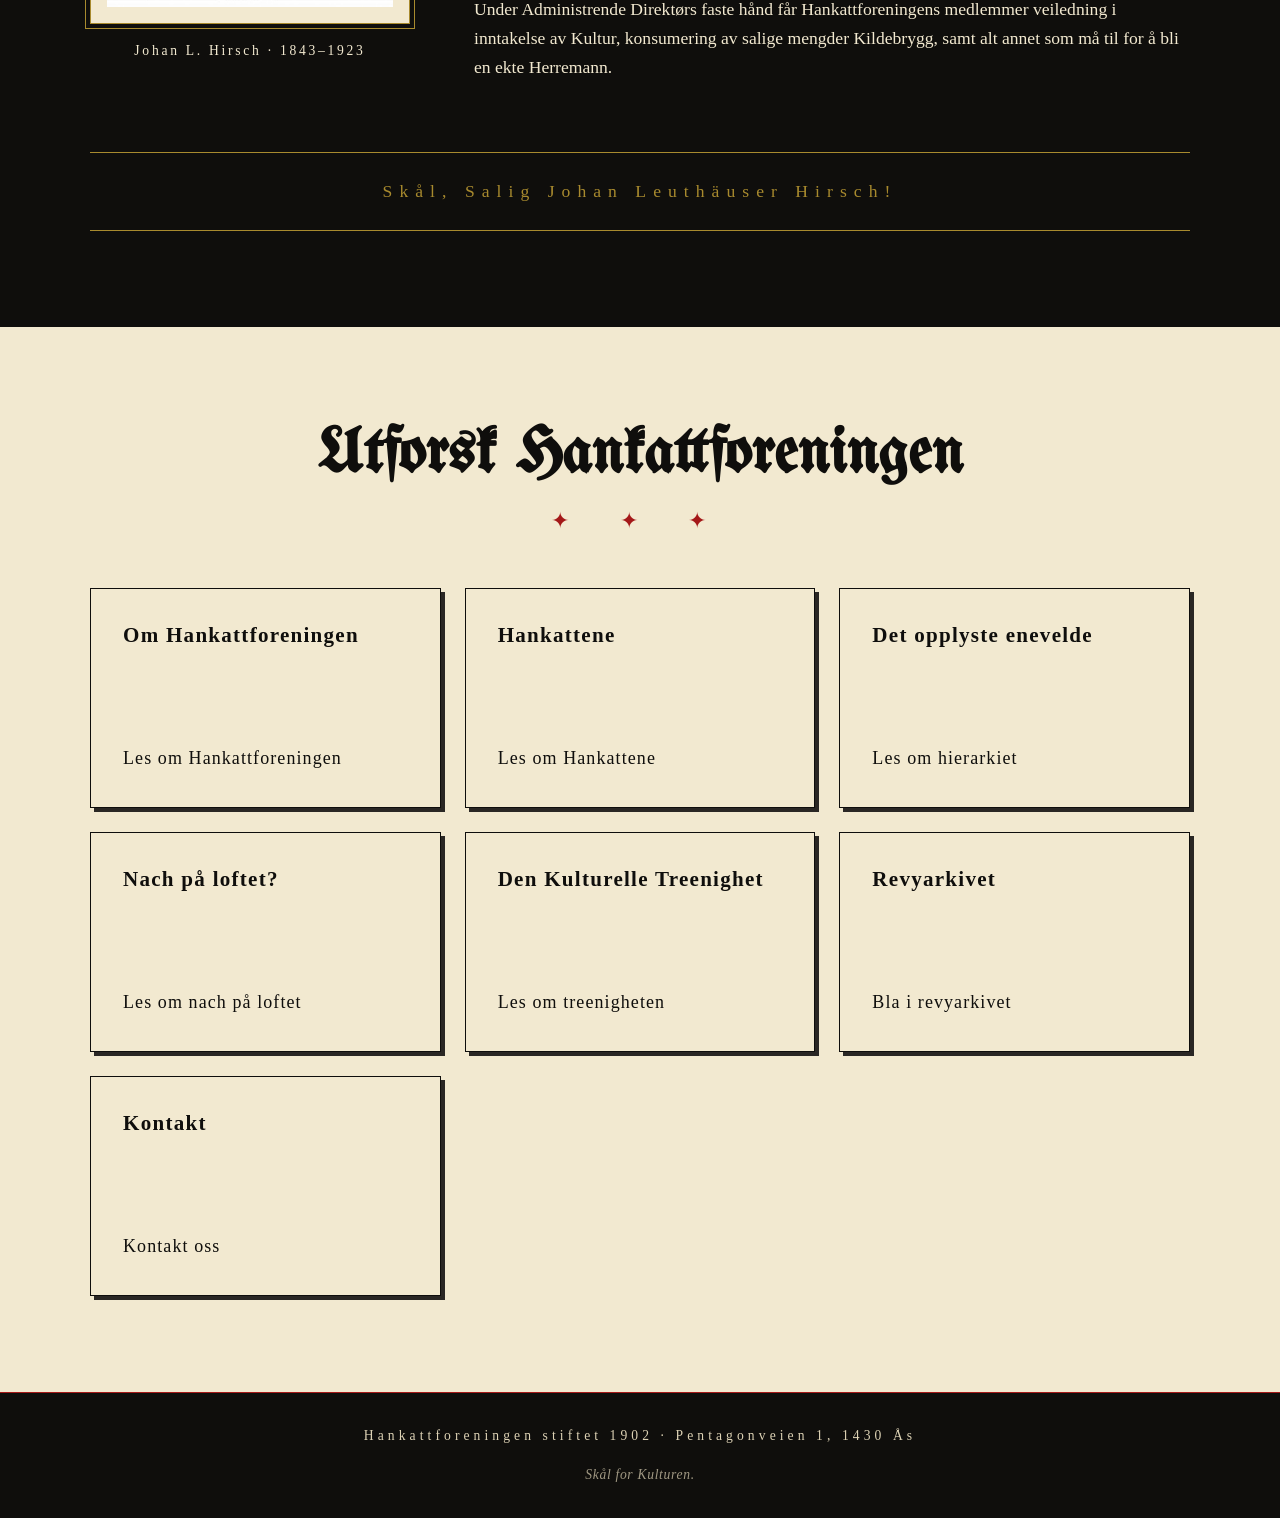
==== commit 0c1de3d3: "Oppdater Nach, forsidelenker og kontakttekst" ====
--- a/index.html
+++ b/index.html
@@ -71,56 +71,35 @@
         <div class="ornament">✦ ✦ ✦</div>
         <div class="link-grid">
           <article class="link-card">
-            <div>
-              <h3>Om Hankattforeningen</h3>
-              <p>Kjell Aksnes om livet på Faderloftet og foreningens rolle, sett fra innsiden og utsiden.</p>
-            </div>
+            <h3>Om Hankattforeningen</h3>
             <a href="om-hankattforeningen.html">Les om Hankattforeningen</a>
           </article>
           <article class="link-card">
-            <div>
-              <h3>Hankattene</h3>
-              <p>De tolv nåværende medlemmer med titler og rolle i Foreningens levende hierarki.</p>
-            </div>
+            <h3>Hankattene</h3>
             <a href="hankatter.html">Les om Hankattene</a>
           </article>
 
           <article class="link-card">
-            <div>
-              <h3>Det opplyste enevelde</h3>
-              <p>Se den strenge orden som binder Administrerende Direktør, Embedsmenn og Aspirantene sammen.</p>
-            </div>
+            <h3>Det opplyste enevelde</h3>
             <a href="hierarki.html">Les om hierarkiet</a>
           </article>
 
           <article class="link-card">
-            <div>
-              <h3>Nach på loftet?</h3>
-              <p>Et nattebesøk på Faderloftet, hvor historiens dunkle stemmer blander seg med løfter om neste Kulturelle År.</p>
-            </div>
+            <h3>Nach på loftet?</h3>
             <a href="nach-pa-loftet.html">Les om nach på loftet</a>
           </article>
 
           <article class="link-card">
-            <div>
-              <h3>Den Kulturelle Treenighet</h3>
-              <p>Foreningene som sammen former vår Kulturelle allianse og vår hemmelige avdeling.</p>
-            </div>
+            <h3>Den Kulturelle Treenighet</h3>
             <a href="treenighet.html">Les om treenigheten</a>
           </article>
 
           <article class="link-card">
-            <div>
-              <h3>Revyarkivet</h3>
-              <p>Revyer gjennom de Kulturelle år, med minner fra scenen og pressens dom.</p>
-            </div>
+            <h3>Revyarkivet</h3>
             <a href="revyarkivet.html">Bla i revyarkivet</a>
           </article>
           <article class="link-card">
-            <div>
-              <h3>Kontakt</h3>
-              <p>Adresse, korrespondanse og beskjed til den som ønsker å bli Aspirant.</p>
-            </div>
+            <h3>Kontakt</h3>
             <a href="kontakt.html">Kontakt oss</a>
           </article>
         </div>
--- a/css/style.css
+++ b/css/style.css
@@ -30,6 +30,14 @@
 .association-essay ul { padding-left: 1.5rem; margin-bottom: 1.5rem; }
 .association-essay .essay-occasion { color: var(--red); font-style: italic; }
 .association-essay .essay-byline { font-family: 'IM Fell English SC', serif; }
+.text-frame .about-page-title {
+  font-family: 'UnifrakturMaguntia', serif;
+  font-size: clamp(2.2rem, 5vw, 4rem);
+  font-weight: normal;
+  line-height: 1.2;
+  overflow-wrap: break-word;
+}
+.association-essay .essay-header h2 { margin-top: 0; }
 .essay-contents { display: flex; justify-content: center; flex-wrap: wrap; gap: 0.75rem 2rem; }
 .essay-contents a { color: var(--red-deep); text-underline-offset: 0.25em; padding-block: 0.5rem; }
 nav.archaic a[aria-current="page"] { border-bottom-color: var(--red); }
@@ -854,12 +862,13 @@
 
 .link-grid {
   display: grid;
-  grid-template-columns: repeat(auto-fit, minmax(220px, 1fr));
+  grid-template-columns: repeat(auto-fit, minmax(min(300px, 100%), 1fr));
   gap: 1.5rem;
   margin-top: 3rem;
 }
 
 .link-card {
+  min-width: 0;
   background: var(--paper);
   border: 1px solid var(--ink);
   padding: 2rem;
@@ -872,7 +881,10 @@
 
 .link-card h3 {
   font-family: 'IM Fell English SC', serif;
-  letter-spacing: 0.2em;
+  letter-spacing: 0.06em;
+  line-height: 1.35;
+  overflow-wrap: anywhere;
+  hyphens: auto;
   margin-bottom: 1rem;
 }
 
@@ -885,7 +897,8 @@
 .link-card a {
   margin-top: 1.5rem;
   font-family: 'IM Fell English SC', serif;
-  letter-spacing: 0.18em;
+  letter-spacing: 0.06em;
+  overflow-wrap: anywhere;
   color: var(--ink);
   text-decoration: none;
   border-bottom: 1px solid transparent;
@@ -1039,9 +1052,9 @@
   .contact-label { letter-spacing: 0.15em; }
   .trinity-item { max-width: 100%; }
   .trinity-link { overflow-wrap: anywhere; padding-block: 0.75rem; }
-  .link-grid { grid-template-columns: repeat(auto-fit, minmax(min(220px, 100%), 1fr)); }
+  .link-grid { grid-template-columns: repeat(auto-fit, minmax(min(300px, 100%), 1fr)); }
   .link-card { min-width: 0; padding: 1.5rem; }
-  .link-card h3 { letter-spacing: 0.1em; }
+  .link-card h3 { letter-spacing: 0.04em; }
   .link-card a { padding-block: 0.5rem; }
   footer { padding: 1.5rem 1.25rem; letter-spacing: 0.1em; }
   .scrapbook { grid-template-columns: 1fr; }
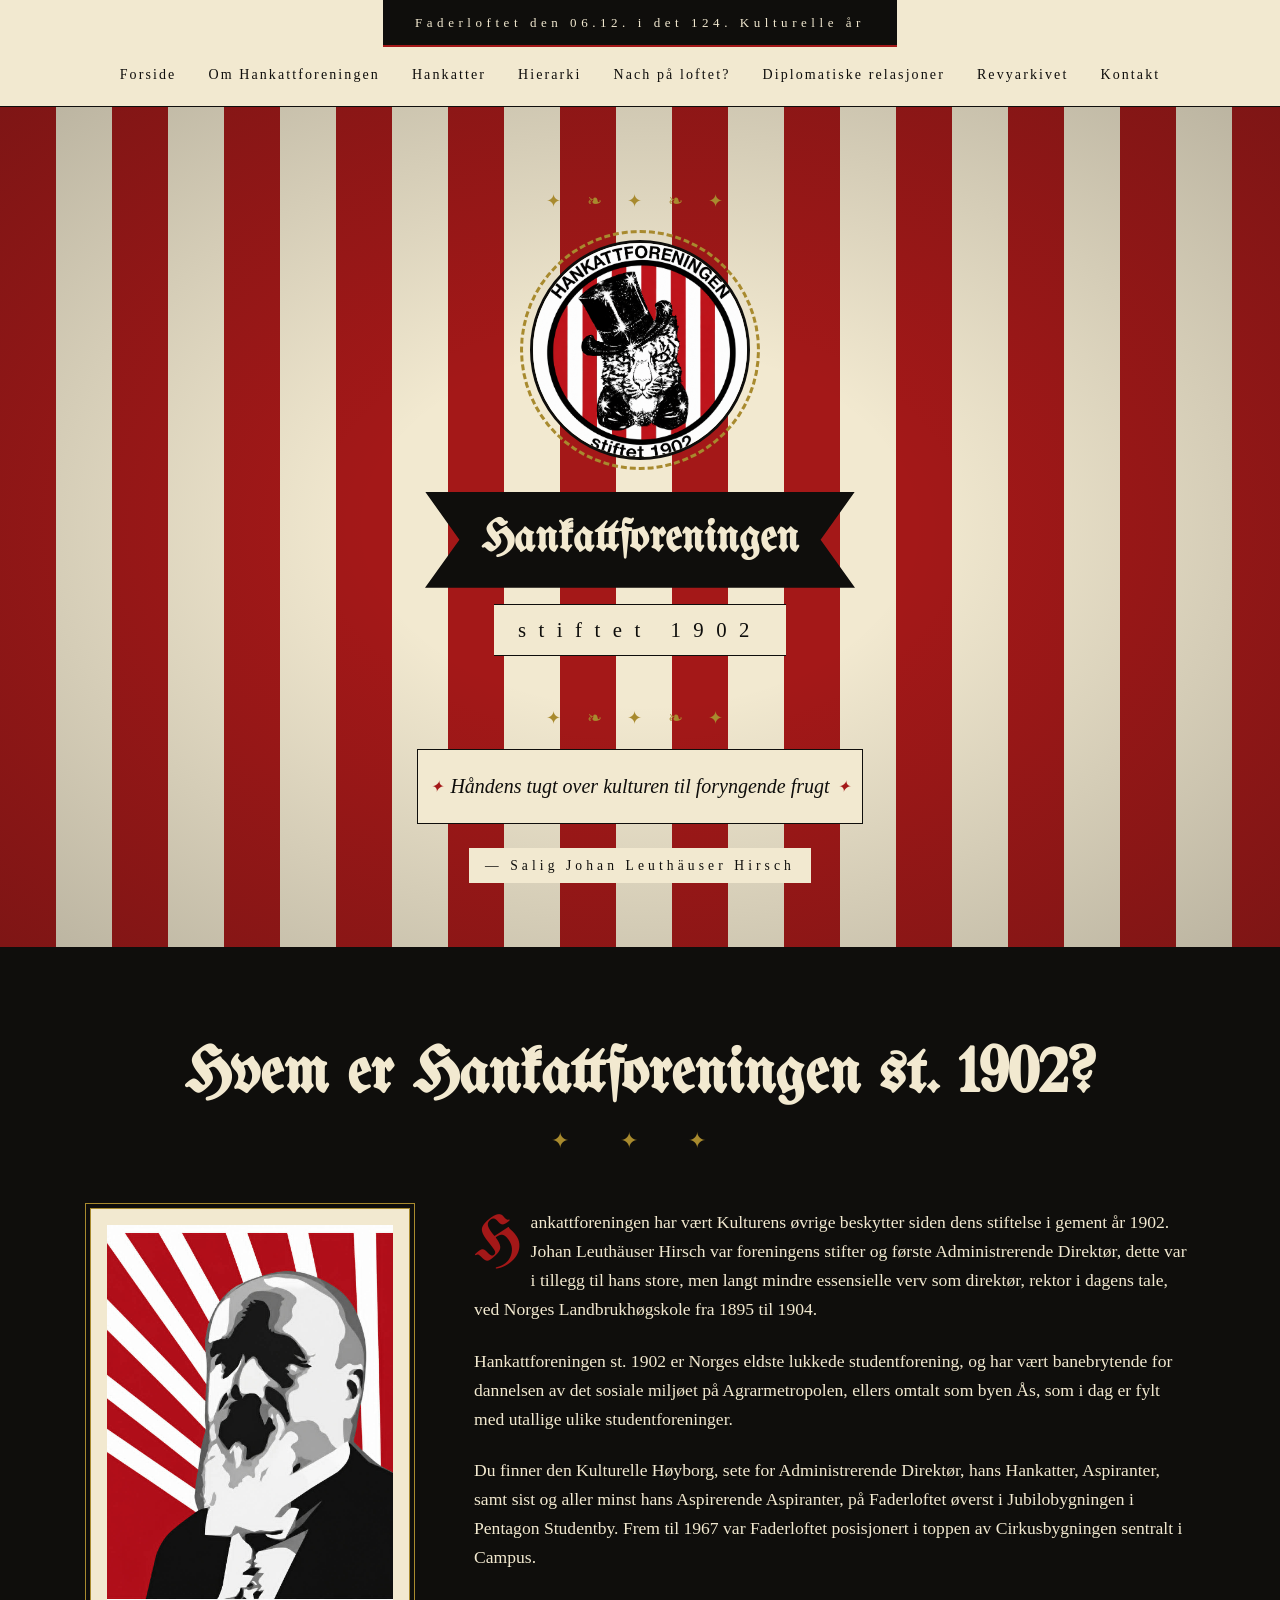
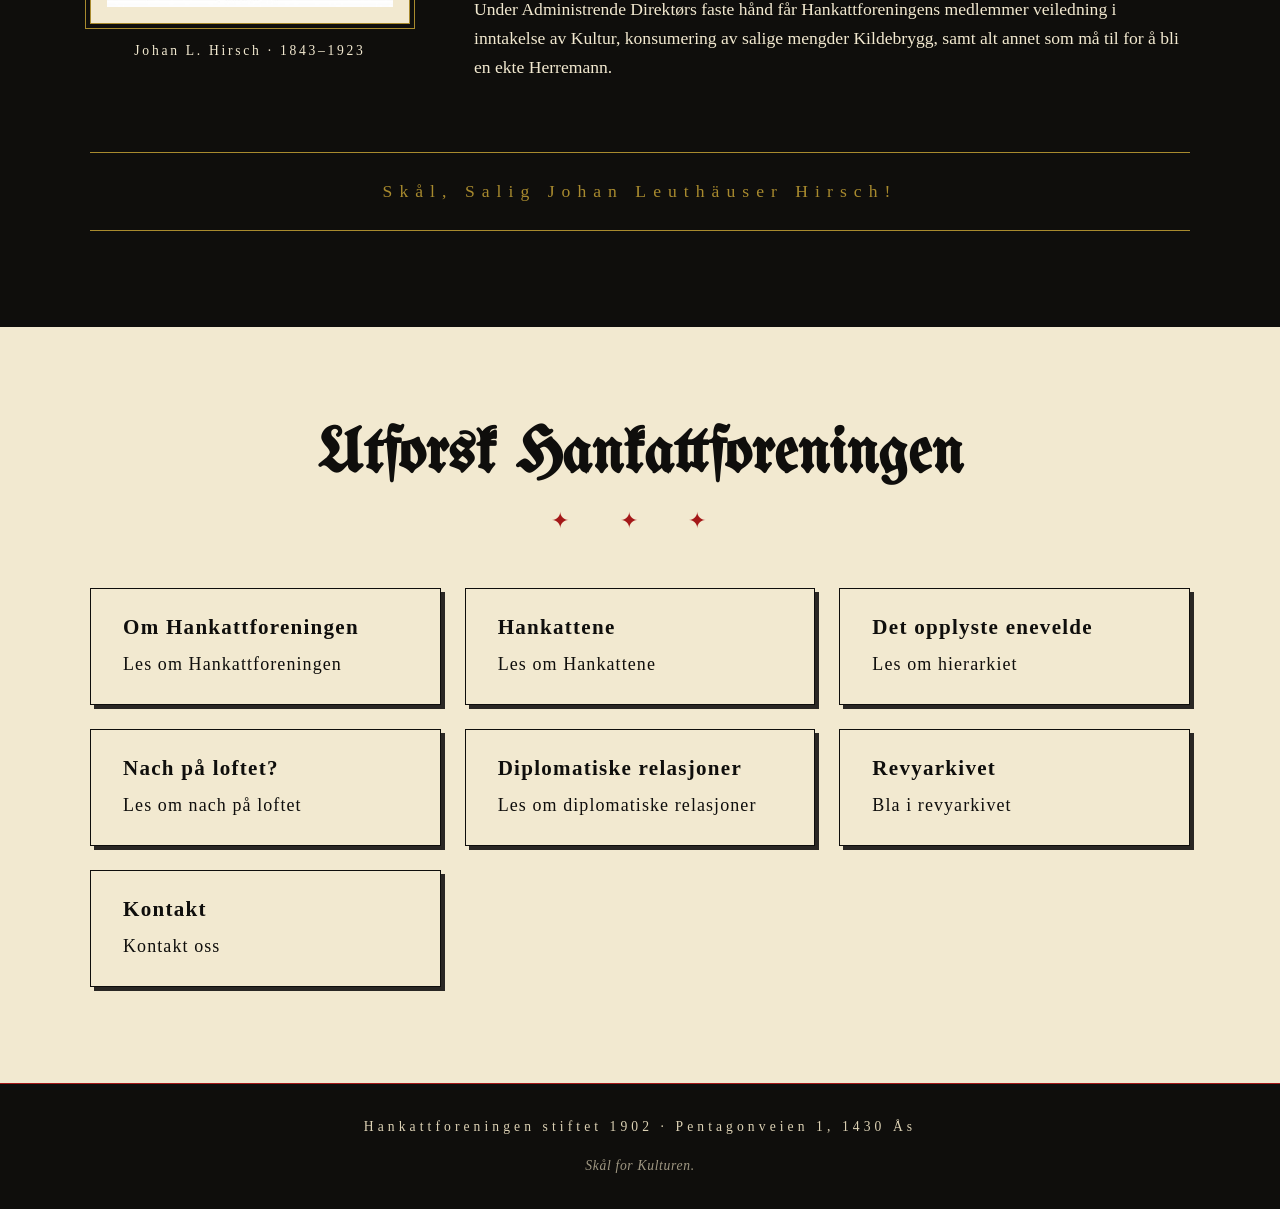
==== commit 0f701757: "Bygg om Treenigheten til Diplomatiske relasjoner" ====
--- a/index.html
+++ b/index.html
@@ -19,7 +19,7 @@
       <a href="hankatter.html">Hankatter</a>
       <a href="hierarki.html">Hierarki</a>
       <a href="nach-pa-loftet.html">Nach på loftet?</a>
-      <a href="treenighet.html">Den Kulturelle Treenighet</a>
+      <a href="treenighet.html">Diplomatiske relasjoner</a>
       <a href="revyarkivet.html">Revyarkivet</a>
       <a href="kontakt.html">Kontakt</a>
     </nav>
@@ -90,8 +90,8 @@
           </article>
 
           <article class="link-card">
-            <h3>Den Kulturelle Treenighet</h3>
-            <a href="treenighet.html">Les om treenigheten</a>
+            <h3>Diplomatiske relasjoner</h3>
+            <a href="treenighet.html">Les om diplomatiske relasjoner</a>
           </article>
 
           <article class="link-card">
--- a/css/style.css
+++ b/css/style.css
@@ -871,11 +871,10 @@
   min-width: 0;
   background: var(--paper);
   border: 1px solid var(--ink);
-  padding: 2rem;
-  min-height: 220px;
+  padding: 1.5rem 2rem;
   display: flex;
   flex-direction: column;
-  justify-content: space-between;
+  gap: 0.5rem;
   box-shadow: 4px 4px 0 var(--ink-soft);
 }
 
@@ -885,17 +884,10 @@
   line-height: 1.35;
   overflow-wrap: anywhere;
   hyphens: auto;
-  margin-bottom: 1rem;
-}
-
-.link-card p {
-  font-size: 0.95rem;
-  line-height: 1.5;
-  color: var(--ink-soft);
+  margin: 0;
 }
 
 .link-card a {
-  margin-top: 1.5rem;
   font-family: 'IM Fell English SC', serif;
   letter-spacing: 0.06em;
   overflow-wrap: anywhere;
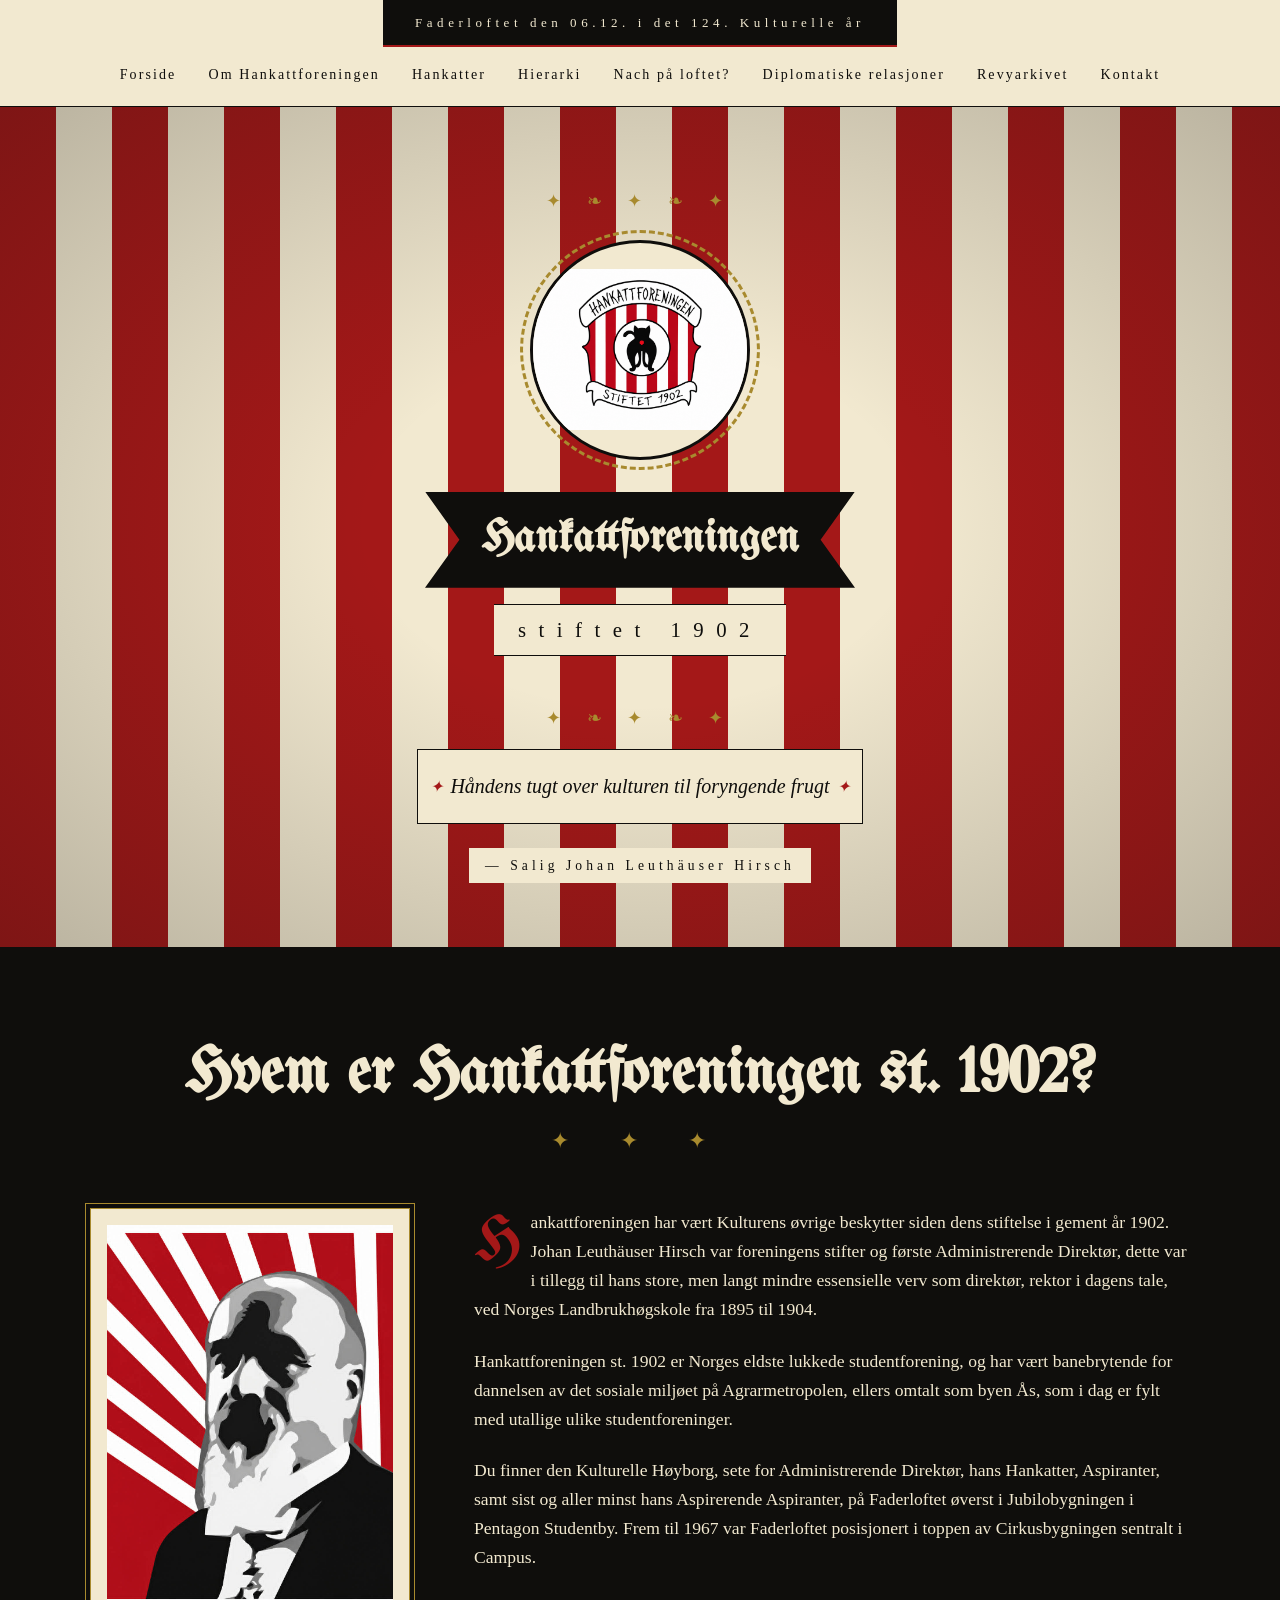
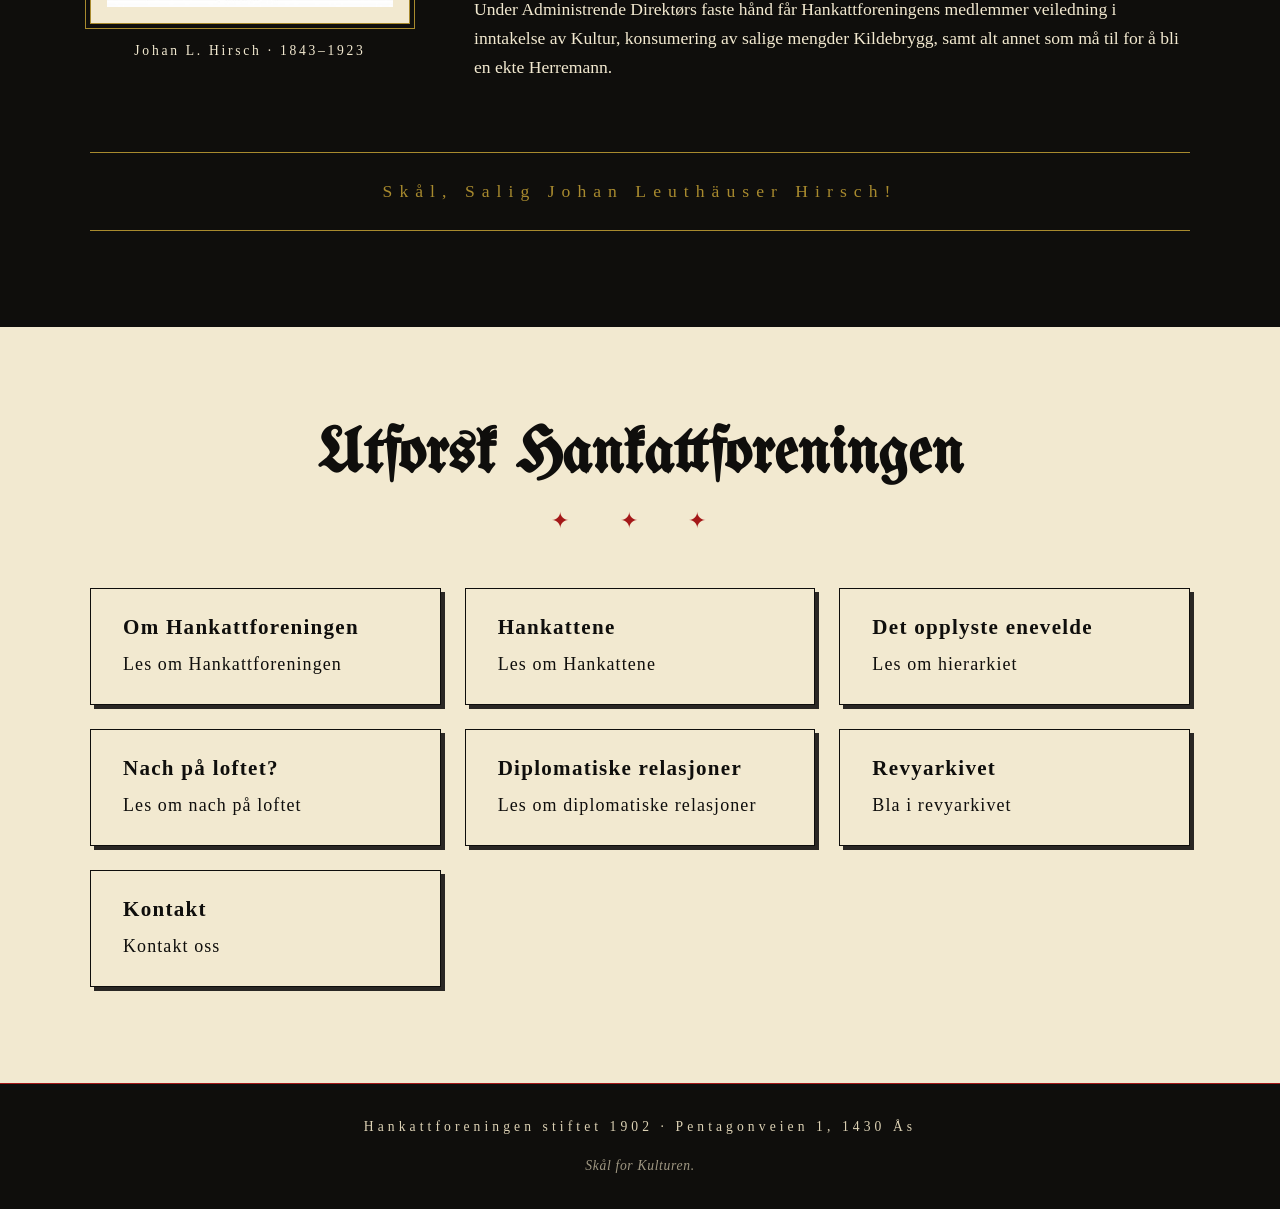
==== commit 19f4863f: "Bruk Katteræva som framsidelogo" ====
--- a/index.html
+++ b/index.html
@@ -4,6 +4,7 @@
   <meta charset="UTF-8">
   <meta name="viewport" content="width=device-width, initial-scale=1.0">
   <title>Hankattforeningen stiftet 1902</title>
+  <meta name="description" content="Hankattforeningen stiftet 1902 holder til på Faderloftet (Hankattloftet) i Pentagon Studentby i Ås. Les om foreningen, Hankattene og nach på loftet.">
   <link rel="icon" type="image/svg+xml" href="images/favicon.svg">
   <link rel="preconnect" href="https://fonts.googleapis.com">
   <link rel="preconnect" href="https://fonts.gstatic.com" crossorigin>
@@ -29,7 +30,7 @@
     <section class="hero stripes">
       <div class="circus-ornament">✦ ❧ ✦ ❧ ✦</div>
       <div class="circus-frame">
-        <img src="images/Tiger-logo-bedre.png" alt="Tiger logo">
+        <img src="images/Katteræva-logo.png" alt="Katteræva – Hankattforeningens logo" width="1448" height="1086">
       </div>
       <h1 class="circus-banner">Hankattforeningen</h1>
       <div class="hero-est">stiftet 1902</div>
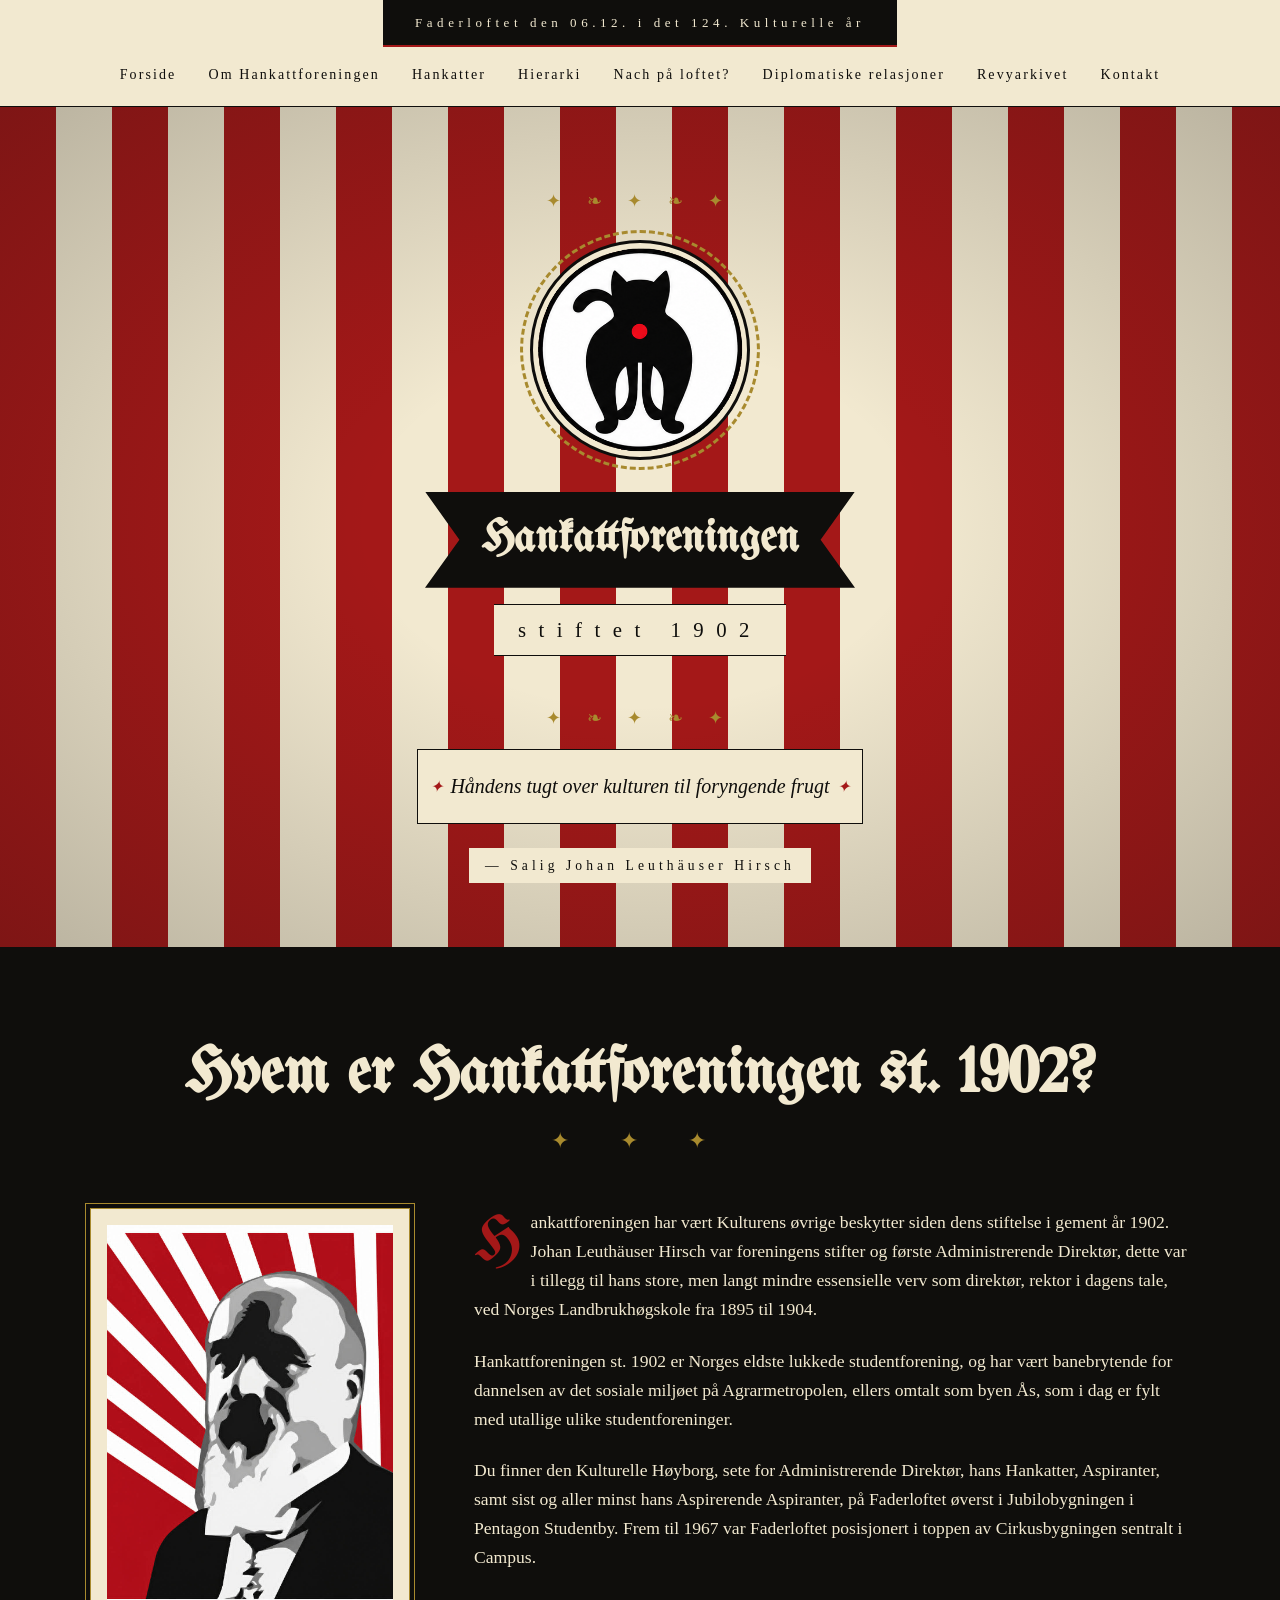
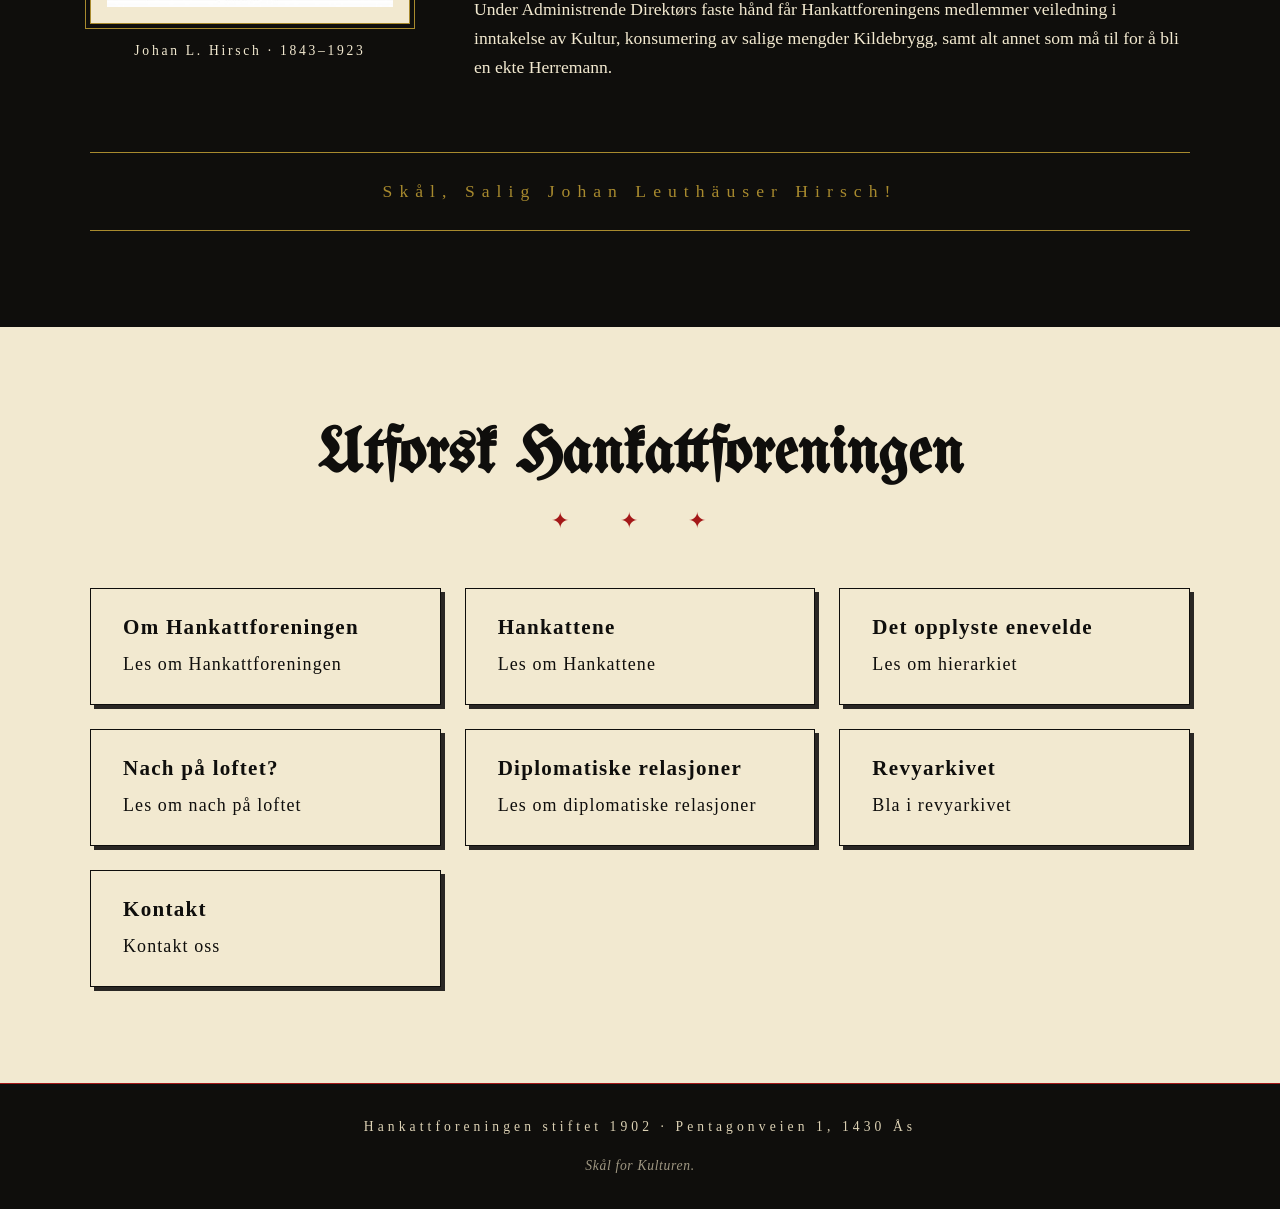
==== commit d74d8b5c: "Tilpass Katteræva til den runde logoramma" ====
--- a/index.html
+++ b/index.html
@@ -30,7 +30,7 @@
     <section class="hero stripes">
       <div class="circus-ornament">✦ ❧ ✦ ❧ ✦</div>
       <div class="circus-frame">
-        <img src="images/Katteræva-logo.png" alt="Katteræva – Hankattforeningens logo" width="1448" height="1086">
+        <img class="circus-emblem" src="images/bareræva.png" alt="Katteræva – Hankattforeningens logo" width="552" height="487">
       </div>
       <h1 class="circus-banner">Hankattforeningen</h1>
       <div class="hero-est">stiftet 1902</div>
--- a/css/style.css
+++ b/css/style.css
@@ -239,6 +239,11 @@
   width: 100%;
   height: 100%;
   object-fit: contain;
+}
+
+.circus-frame .circus-emblem {
+  clip-path: circle(35.2% at 52% 50.3%);
+  transform: translate(-2.7%, -0.4%) scale(1.36);
 }
 
 .circus-banner {
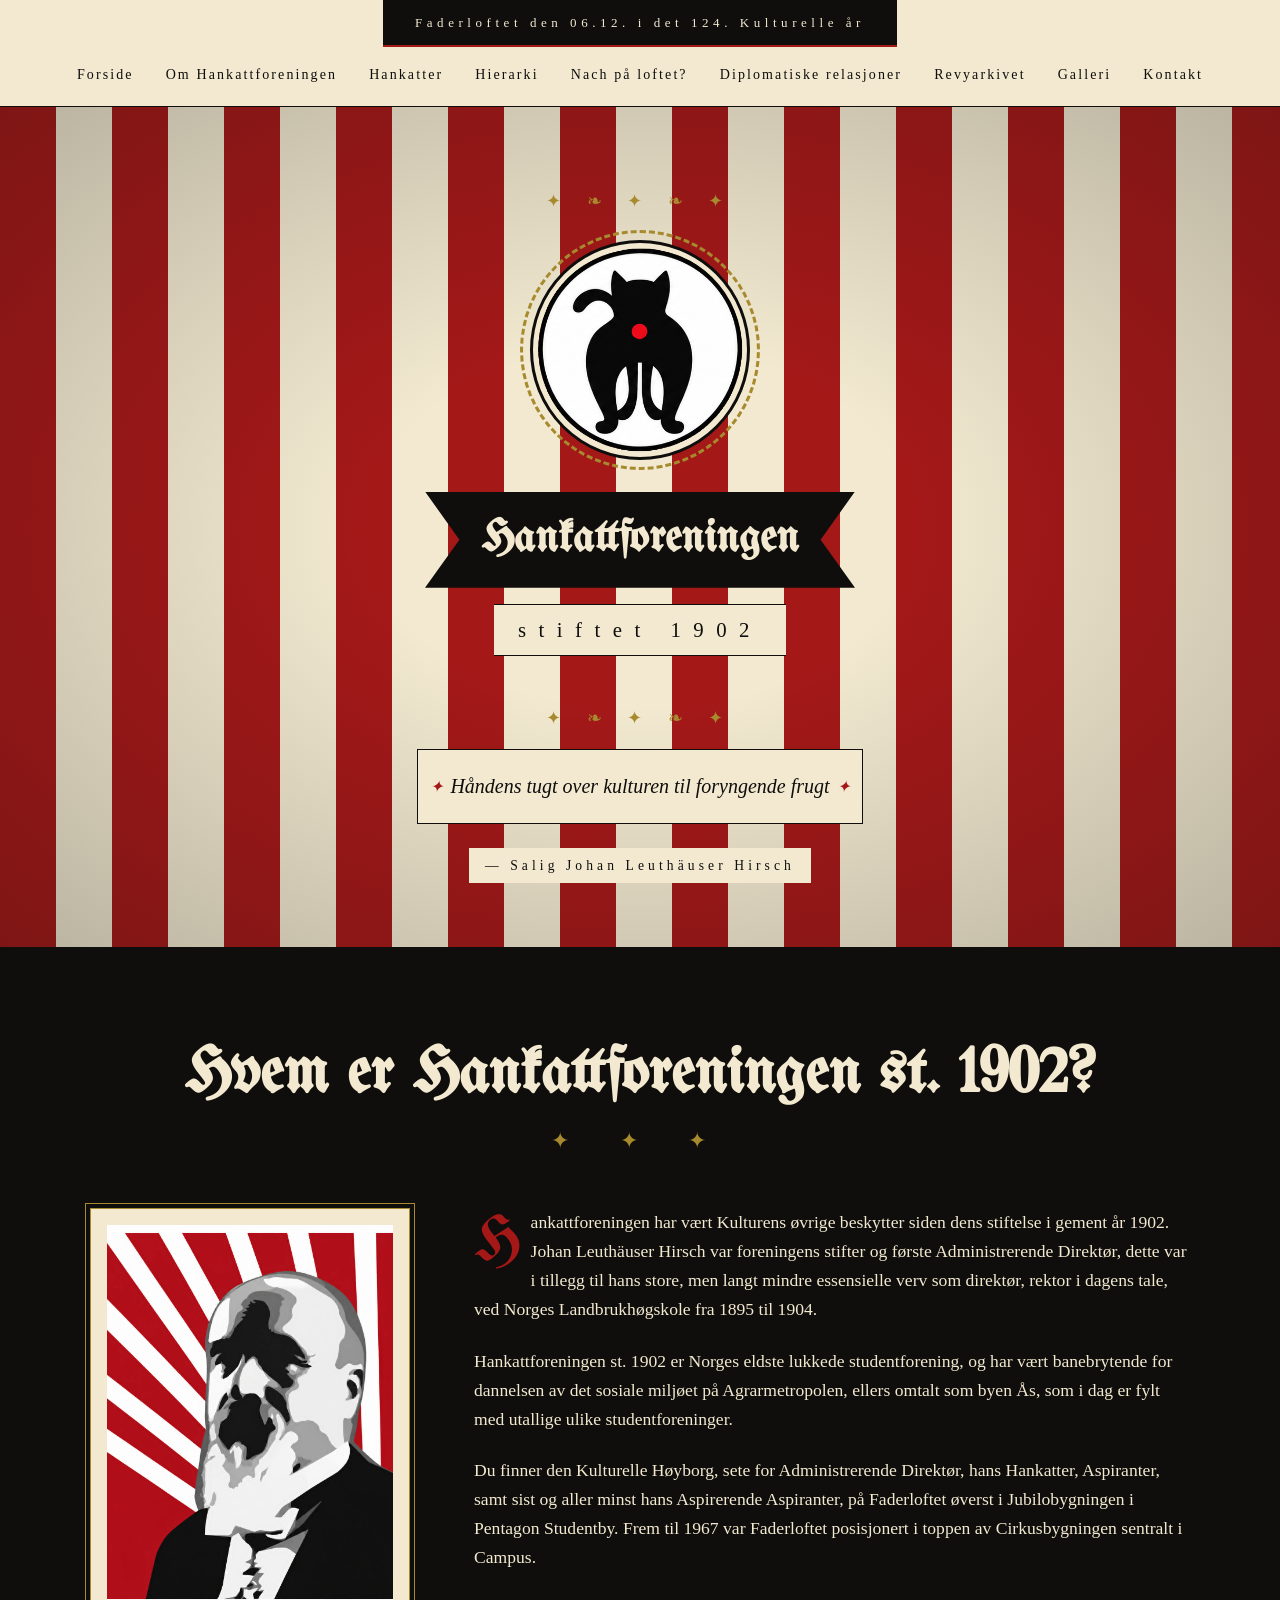
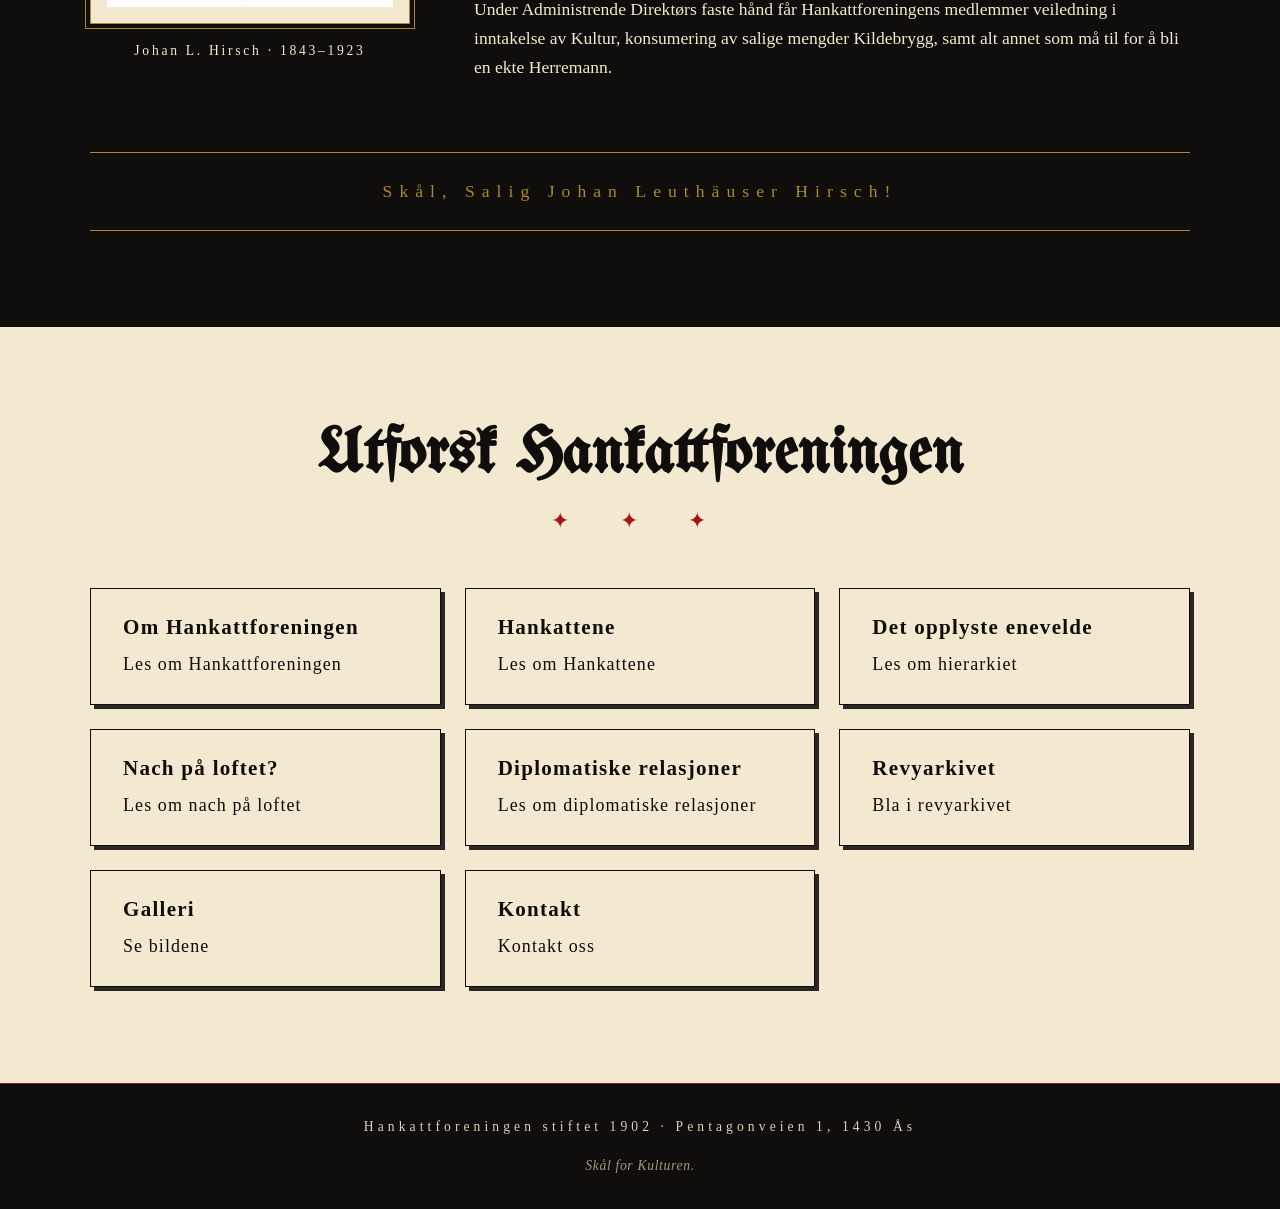
==== commit 199e2fde: "Legg til galleri med lysbildefremvisning" ====
--- a/index.html
+++ b/index.html
@@ -22,6 +22,7 @@
       <a href="nach-pa-loftet.html">Nach på loftet?</a>
       <a href="treenighet.html">Diplomatiske relasjoner</a>
       <a href="revyarkivet.html">Revyarkivet</a>
+      <a href="galleri.html">Galleri</a>
       <a href="kontakt.html">Kontakt</a>
     </nav>
   </header>
@@ -100,6 +101,10 @@
             <a href="revyarkivet.html">Bla i revyarkivet</a>
           </article>
           <article class="link-card">
+            <h3>Galleri</h3>
+            <a href="galleri.html">Se bildene</a>
+          </article>
+          <article class="link-card">
             <h3>Kontakt</h3>
             <a href="kontakt.html">Kontakt oss</a>
           </article>
--- a/css/style.css
+++ b/css/style.css
@@ -460,31 +460,6 @@
 
 .members-section {
   background: var(--paper);
-  position: relative;
-}
-
-.members-section::before,
-.members-section::after {
-  content: '';
-  position: absolute;
-  left: 0;
-  right: 0;
-  height: 12px;
-  background: repeating-linear-gradient(
-    to right,
-    var(--red) 0,
-    var(--red) 28px,
-    var(--paper) 28px,
-    var(--paper) 56px
-  );
-}
-
-.members-section::before {
-  top: 0;
-}
-
-.members-section::after {
-  bottom: 0;
 }
 
 .members-grid {
